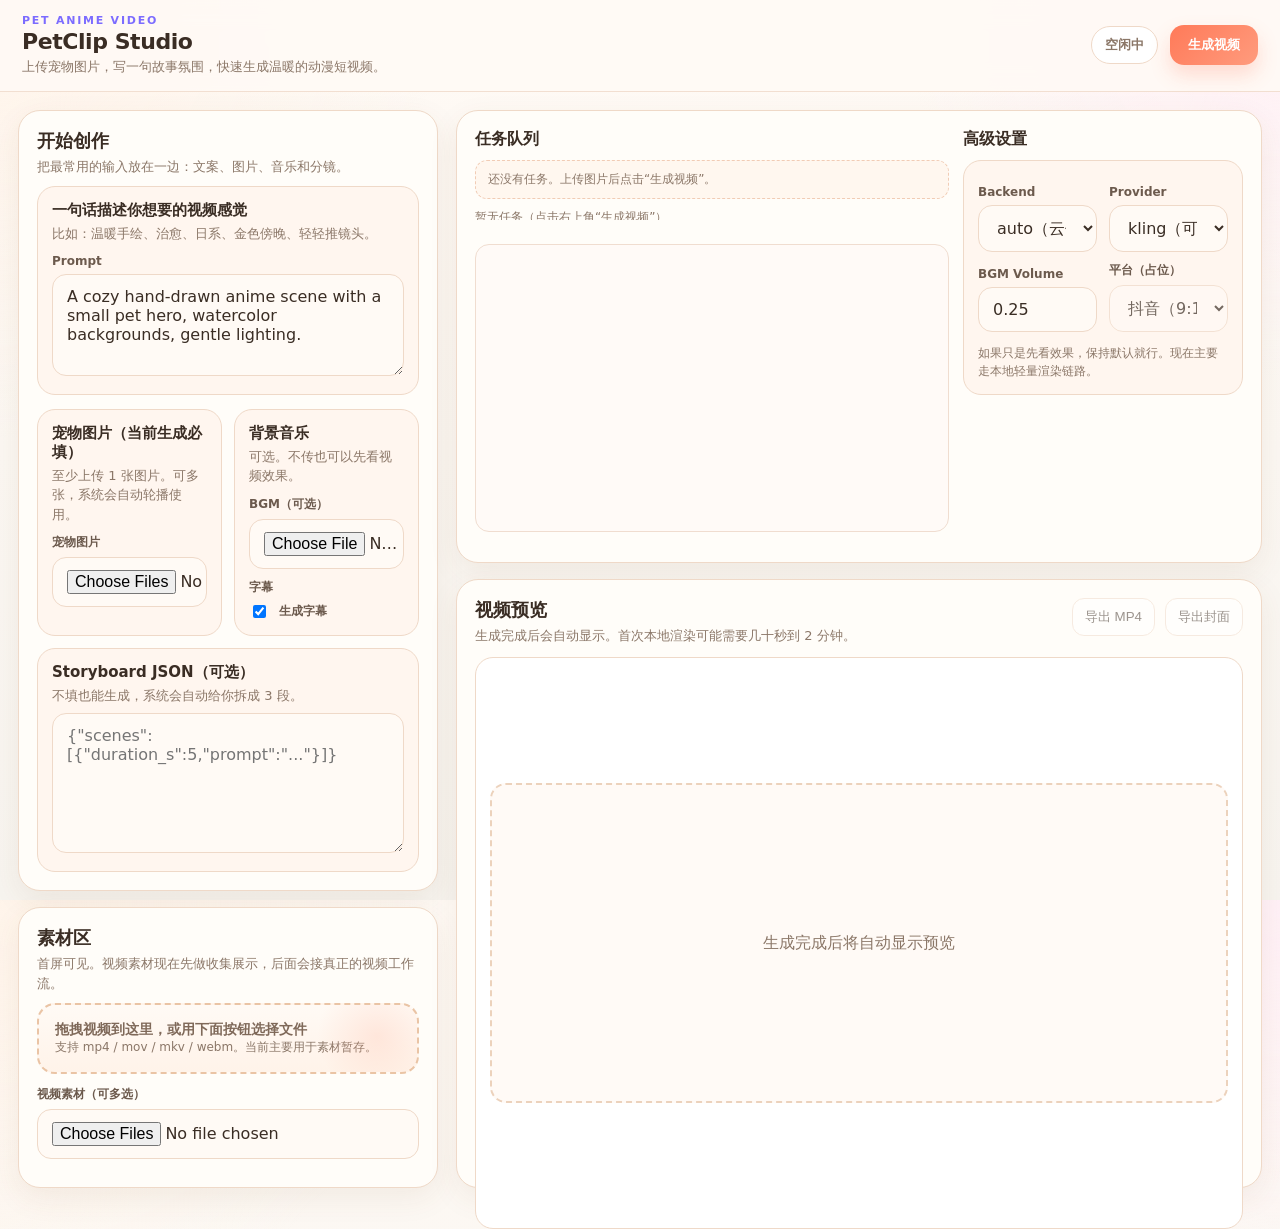
==== templates/index.html @ 0d2f0cd4 "Improve pet video UI and speed up local rendering" ====
<!doctype html>
<html lang="zh-CN">
  <head>
    <meta charset="utf-8" />
    <meta name="viewport" content="width=device-width, initial-scale=1" />
    <title>PetClip Studio</title>
    <link rel="stylesheet" href="/static/styles.css" />
  </head>
  <body>
    <header class="topbar">
      <div class="brand">
        <div class="brand__eyebrow">Pet Anime Video</div>
        <div class="brand__title">PetClip Studio</div>
        <div class="brand__sub muted">上传宠物图片，写一句故事氛围，快速生成温暖的动漫短视频。</div>
      </div>
      <div class="topbar__actions">
        <div class="status-chip" id="global_status">空闲中</div>
        <button id="submit" class="btn-primary">生成视频</button>
      </div>
    </header>

    <main class="workspace workspace--v2">
      <aside class="creator-column">
        <section class="panel hero-panel">
          <div class="panel__head panel__head--tight">
            <div>
              <div class="panel__title">开始创作</div>
              <div class="panel__desc muted">把最常用的输入放在一边：文案、图片、音乐和分镜。</div>
            </div>
          </div>

          <div class="hero-card">
            <div class="hero-card__title">一句话描述你想要的视频感觉</div>
            <div class="hero-card__desc muted">比如：温暖手绘、治愈、日系、金色傍晚、轻轻推镜头。</div>
            <label>Prompt</label>
            <textarea id="prompt" rows="4" placeholder="描述风格/剧情...">A cozy hand-drawn anime scene with a small pet hero, watercolor backgrounds, gentle lighting.</textarea>
          </div>

          <div class="input-grid">
            <div class="input-card input-card--images">
              <div class="input-card__title">宠物图片（当前生成必填）</div>
              <div class="input-card__desc muted">至少上传 1 张图片。可多张，系统会自动轮播使用。</div>
              <label>宠物图片</label>
              <input id="images" type="file" accept="image/*" multiple />
            </div>

            <div class="input-card input-card--music">
              <div class="input-card__title">背景音乐</div>
              <div class="input-card__desc muted">可选。不传也可以先看视频效果。</div>
              <label>BGM（可选）</label>
              <input id="bgm" type="file" accept="audio/*" />
              <label>字幕</label>
              <label class="checkbox checkbox--compact">
                <input id="subtitles" type="checkbox" checked />
                <span>生成字幕</span>
              </label>
            </div>
          </div>

          <div class="input-card">
            <div class="input-card__title">Storyboard JSON（可选）</div>
            <div class="input-card__desc muted">不填也能生成，系统会自动给你拆成 3 段。</div>
            <textarea id="storyboard" rows="6" placeholder='{"scenes":[{"duration_s":5,"prompt":"..."}]}'></textarea>
          </div>
        </section>

        <section class="panel assets-panel">
          <div class="panel__head panel__head--tight">
            <div>
              <div class="panel__title">素材区</div>
              <div class="panel__desc muted">首屏可见。视频素材现在先做收集展示，后面会接真正的视频工作流。</div>
            </div>
          </div>

          <div class="dropzone dropzone--warm" id="dropzone">
            <div class="dropzone__hint">拖拽视频到这里，或用下面按钮选择文件</div>
            <div class="muted" style="font-size:12px;">支持 mp4 / mov / mkv / webm。当前主要用于素材暂存。</div>
          </div>

          <div class="assets-toolbar">
            <div class="assets-toolbar__field">
              <label>视频素材（可多选）</label>
              <input id="videos" type="file" accept="video/*" multiple />
            </div>
          </div>

          <div class="asset-list" id="asset_list"></div>
        </section>
      </aside>

      <section class="main-column">
        <section class="panel control-panel">
          <div class="control-panel__grid">
            <div class="queue-block">
              <div class="queue__head">任务队列</div>
              <div id="job_hint" class="job-hint muted">还没有任务。上传图片后点击“生成视频”。</div>
              <div id="job_list" class="job-list">
                <div class="muted" style="font-size:12px;">暂无任务（点击右上角“生成视频”）</div>
              </div>
              <pre id="log" class="log"></pre>
            </div>

            <div class="advanced-block">
              <div class="queue__head">高级设置</div>
              <div class="advanced-card">
                <div class="grid2">
                  <div>
                    <label>Backend</label>
                    <select id="backend">
                      <option value="auto" selected>auto（云优先→本地兜底）</option>
                      <option value="local">local（本地）</option>
                      <option value="cloud">cloud（云）</option>
                    </select>
                  </div>
                  <div>
                    <label>Provider</label>
                    <select id="provider">
                      <option value="kling" selected>kling（可灵）</option>
                      <option value="gemini">gemini</option>
                      <option value="doubao">doubao（豆包）</option>
                      <option value="openai">openai</option>
                    </select>
                  </div>
                </div>

                <div class="grid2">
                  <div>
                    <label>BGM Volume</label>
                    <input id="bgm_volume" type="number" value="0.25" step="0.05" min="0" max="2" />
                  </div>
                  <div>
                    <label>平台（占位）</label>
                    <select id="platform" disabled>
                      <option selected>抖音（9:16）</option>
                      <option>小红书（9:16）</option>
                      <option>视频号</option>
                      <option>B站</option>
                    </select>
                  </div>
                </div>

                <div class="advanced-note muted">如果只是先看效果，保持默认就行。现在主要走本地轻量渲染链路。</div>
              </div>
            </div>
          </div>
        </section>

        <section class="panel preview-panel">
          <div class="panel__head">
            <div>
              <div class="panel__title">视频预览</div>
              <div class="panel__desc muted">生成完成后会自动显示。首次本地渲染可能需要几十秒到 2 分钟。</div>
            </div>
            <div class="output-actions">
              <button class="btn" disabled>导出 MP4</button>
              <button class="btn" disabled>导出封面</button>
            </div>
          </div>

          <div class="preview preview--large">
            <video id="video" controls style="width: 100%; display: none;"></video>
            <div id="preview_placeholder" class="preview__placeholder muted">生成完成后将自动显示预览</div>
          </div>
        </section>
      </section>
    </main>

    <script src="/static/app.js"></script>
    <script>
      const vid = document.getElementById('video');
      const ph = document.getElementById('preview_placeholder');
      const obs = new MutationObserver(() => {
        if (vid.style.display !== 'none') ph.style.display = 'none';
      });
      obs.observe(vid, { attributes: true, attributeFilter: ['style'] });
    </script>
  </body>
</html>
---- static/styles.css ----
/* PetClip Studio - A1 warm pet theme v2 */
:root{
  --bg: #f7f4ef;
  --bg-soft: #fffaf5;
  --panel: #fffdf9;
  --panel-2: #fff6ef;
  --border: #efd9c8;
  --text: #3a2d24;
  --muted: #8b7768;
  --primary: #ff7a59;
  --primary-2: #ff9b7d;
  --accent: #7c6cff;
  --success: #2fa36b;
  --shadow: 0 10px 30px rgba(117, 76, 36, 0.08);
}
*{ box-sizing: border-box; }
html,body{ height:100%; }
body{
  font-family: Inter, ui-sans-serif, system-ui, -apple-system, Segoe UI, Roboto, Arial;
  margin:0;
  color:var(--text);
  background:
    radial-gradient(circle at top left, #fff4ea 0, transparent 28%),
    radial-gradient(circle at top right, #fff0f6 0, transparent 24%),
    linear-gradient(180deg, #fffaf5 0%, #f7f4ef 100%);
}
.muted{ color: var(--muted); }

.topbar{
  display:flex; align-items:center; justify-content:space-between; gap:16px;
  padding: 14px 22px;
  background: rgba(255,250,245,.88);
  backdrop-filter: blur(12px);
  border-bottom: 1px solid rgba(239,217,200,.8);
  position: sticky; top: 0; z-index: 20;
}
.brand__eyebrow{ font-size:11px; font-weight:700; text-transform:uppercase; letter-spacing:.16em; color: var(--accent); }
.brand__title{ font-size: 22px; font-weight: 800; letter-spacing:-0.02em; margin-top:2px; }
.brand__sub{ font-size: 13px; margin-top: 4px; max-width: 640px; line-height: 1.45; }
.topbar__actions{ display:flex; align-items:center; gap:12px; }
.status-chip{ padding: 9px 13px; border-radius: 999px; background:#fff; border:1px solid var(--border); color:var(--muted); font-size:13px; font-weight:600; }

.btn-primary{
  background: linear-gradient(135deg, var(--primary), var(--primary-2));
  border: none; color: #fff; padding: 11px 18px; border-radius: 14px; cursor: pointer; font-weight: 800;
  box-shadow: 0 10px 20px rgba(255,122,89,.24);
}
.btn-primary:hover{ transform: translateY(-1px); }
.btn{ background: #fff; color: var(--text); border: 1px solid var(--border); padding: 9px 12px; border-radius: 12px; }
.btn:disabled{ opacity:.5; cursor:not-allowed; }

.workspace--v2{
  display:grid;
  grid-template-columns: minmax(360px, 420px) minmax(0, 1fr);
  gap: 18px;
  padding: 18px;
  min-height: calc(100vh - 82px);
}
.creator-column, .main-column{ min-width:0; }
.creator-column{ display:flex; flex-direction:column; gap:16px; }
.main-column{ display:grid; grid-template-rows: minmax(260px, 42%) minmax(360px, 1fr); gap:16px; }

.panel{
  background: var(--panel);
  border: 1px solid var(--border);
  border-radius: 22px;
  padding: 18px;
  box-shadow: var(--shadow);
}
.panel__head{ display:flex; align-items:flex-start; justify-content:space-between; gap: 12px; margin-bottom: 12px; }
.panel__head--tight{ margin-bottom: 10px; }
.panel__title{ font-size: 18px; font-weight: 800; }
.panel__desc{ font-size: 13px; margin-top: 4px; line-height: 1.5; }

.hero-panel, .assets-panel, .control-panel, .preview-panel{ min-height:0; }
.hero-card, .input-card, .advanced-card{
  background: var(--panel-2);
  border:1px solid var(--border);
  border-radius: 18px;
  padding: 14px;
}
.hero-card{ margin-bottom: 14px; }
.hero-card__title, .input-card__title{ font-size:15px; font-weight:800; }
.hero-card__desc, .input-card__desc{ font-size:13px; margin-top:4px; margin-bottom:8px; line-height:1.5; }
.input-grid{ display:grid; grid-template-columns: 1fr 1fr; gap:12px; margin-bottom: 12px; }

label{ display:block; margin: 10px 0 6px; color: #6c5a4d; font-size: 12px; font-weight: 700; }
textarea, input, select{
  width: 100%; background: var(--bg-soft); border: 1px solid var(--border); color: var(--text);
  border-radius: 14px; padding: 12px 14px; font: inherit;
}
textarea{ resize: vertical; }
textarea:focus, input:focus, select:focus{ outline: 2px solid rgba(124,108,255,.18); border-color: var(--accent); }
.grid2{ display:grid; grid-template-columns: 1fr 1fr; gap: 12px; align-items:end; }
.checkbox{ display:flex; gap: 10px; align-items:center; margin-top: 10px; }
.checkbox input{ width:auto; }
.checkbox--compact{ margin: 0; }

.dropzone{
  border: 2px dashed #eac4a5;
  background: linear-gradient(180deg, #fffaf5, #fff3e9);
  border-radius: 18px; padding: 16px; margin-bottom: 12px;
}
.dropzone.dragover{ outline: 3px solid rgba(255,122,89,.2); border-color: var(--primary); }
.dropzone__hint{ font-size: 14px; color: #7f6959; font-weight: 600; }
.dropzone--warm{ position: relative; overflow:hidden; }
.dropzone--warm::after{
  content:''; position:absolute; inset:auto -20px -24px auto; width:120px; height:120px;
  background: radial-gradient(circle, rgba(255,155,125,.18), transparent 70%);
}
.assets-toolbar{ margin-bottom: 10px; }
.assets-toolbar__field{ max-width: 100%; }
.asset-list{ display:flex; flex-direction:column; gap:10px; margin-top: 10px; max-height: 220px; overflow:auto; }
.asset-item{ display:flex; gap:12px; align-items:flex-start; justify-content:space-between; padding:12px; border-radius:16px; border:1px solid var(--border); background: #fff; }
.asset-item__meta{ min-width:0; }
.asset-item__name{ font-size: 13px; font-weight: 700; overflow:hidden; text-overflow:ellipsis; white-space:nowrap; max-width: 220px; }
.asset-item__sub{ font-size: 12px; color: var(--muted); margin-top: 4px; }
.asset-item__actions{ display:flex; gap:8px; }
.asset-pill{ font-size: 11px; border: 1px solid #f0c8b3; border-radius: 999px; padding: 2px 8px; color: #b45c3f; background:#fff4ee; }

.control-panel__grid{ display:grid; grid-template-columns: minmax(300px, 1fr) minmax(240px, 280px); gap: 14px; height: 100%; }
.queue-block, .advanced-block{ min-height:0; display:flex; flex-direction:column; }
.queue__head, .preview__head{ font-size: 16px; font-weight: 800; margin-bottom: 10px; }
.job-hint{ margin-bottom: 10px; padding: 10px 12px; background:#fff7ef; border:1px dashed #f1ccb5; border-radius: 12px; font-size: 12px; }
.job-list{ display:flex; flex-direction:column; gap: 8px; margin-bottom: 12px; max-height: 185px; overflow:auto; }
.job-item{ border: 1px solid #f0ddd0; background: #fffaf6; border-radius: 14px; padding: 12px; cursor: pointer; }
.job-item:hover{ border-color: #ebb593; }
.job-item--active{ border-color: var(--primary); box-shadow: 0 0 0 2px rgba(255,122,89,.12) inset; background:#fff4ec; }
.job-item__top{ display:flex; justify-content:space-between; gap: 10px; align-items:center; }
.job-item__id{ font-family: ui-monospace, SFMono-Regular, Menlo, Monaco, Consolas, monospace; font-size: 11px; color: #957f70; }
.job-item__status{ font-size: 11px; padding: 3px 9px; border: 1px solid var(--border); border-radius: 999px; font-weight: 700; }
.job-item__status--queued{ color:#8b7768; background:#fff; }
.job-item__status--running{ border-color:#c7bafc; color:#5d4be0; background:#f5f2ff; }
.job-item__status--done{ border-color:#bde7cf; color:#12794a; background:#effbf4; }
.job-item__status--error{ border-color:#f4b7b7; color:#c33c3c; background:#fff1f1; }
.job-item__prompt{ margin-top: 8px; font-size: 12px; color: #6f5d50; line-height: 1.5; white-space: nowrap; overflow:hidden; text-overflow: ellipsis; }
.log{ background: #fffaf7; border: 1px solid #f0ddd0; border-radius: 14px; padding: 12px; height: 100%; min-height: 120px; overflow:auto; font-size: 12px; color: #6b584b; }
.advanced-note{ margin-top: 12px; font-size: 12px; line-height: 1.5; }

.output-actions{ display:flex; gap: 10px; flex-wrap: wrap; }
.preview{ background: #fff; border: 1px solid var(--border); border-radius: 18px; padding: 14px; min-height: 0; height: 100%; }
.preview--large{ display:flex; align-items:center; justify-content:center; }
.preview video{ border-radius: 16px; box-shadow: var(--shadow); background:#000; max-height: 100%; }
.preview__placeholder{
  width:100%; min-height: 320px; padding: 18px; border: 2px dashed #ecd2bc; border-radius: 16px; background:#fffaf6;
  display:flex; align-items:center; justify-content:center; text-align:center; line-height:1.6;
}

@media (max-width: 1200px){
  .workspace--v2{ grid-template-columns: 1fr; }
  .main-column{ grid-template-rows: auto auto; }
}
@media (max-width: 860px){
  .input-grid, .control-panel__grid, .grid2{ grid-template-columns: 1fr; }
  .topbar{ flex-direction: column; align-items:flex-start; }
}
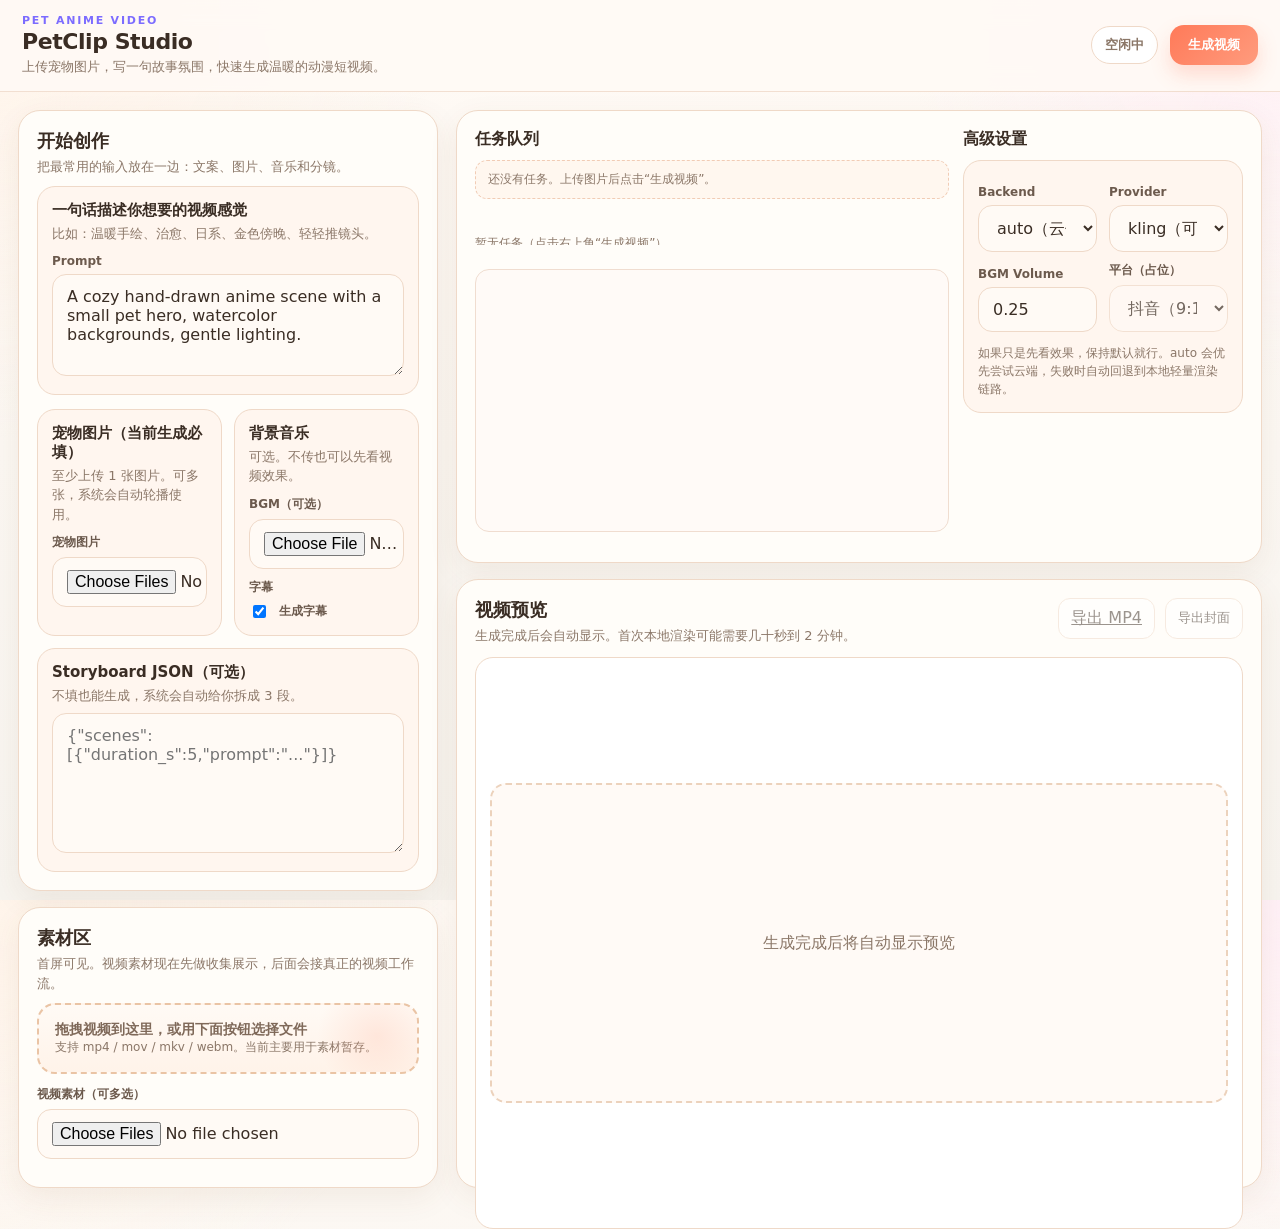
==== commit 9f1e5676: "fix job creation metadata and queue UI wiring" ====
--- a/templates/index.html
+++ b/templates/index.html
@@ -94,6 +94,7 @@
             <div class="queue-block">
               <div class="queue__head">任务队列</div>
               <div id="job_hint" class="job-hint muted">还没有任务。上传图片后点击“生成视频”。</div>
+              <div id="job_meta" class="job-meta muted"></div>
               <div id="job_list" class="job-list">
                 <div class="muted" style="font-size:12px;">暂无任务（点击右上角“生成视频”）</div>
               </div>
@@ -139,7 +140,7 @@
                   </div>
                 </div>
 
-                <div class="advanced-note muted">如果只是先看效果，保持默认就行。现在主要走本地轻量渲染链路。</div>
+                <div class="advanced-note muted" id="advanced_note">如果只是先看效果，保持默认就行。auto 会优先尝试云端，失败时自动回退到本地轻量渲染链路。</div>
               </div>
             </div>
           </div>
@@ -152,7 +153,7 @@
               <div class="panel__desc muted">生成完成后会自动显示。首次本地渲染可能需要几十秒到 2 分钟。</div>
             </div>
             <div class="output-actions">
-              <button class="btn" disabled>导出 MP4</button>
+              <a id="download_mp4" class="btn is-disabled" href="#" aria-disabled="true">导出 MP4</a>
               <button class="btn" disabled>导出封面</button>
             </div>
           </div>
--- a/static/styles.css
+++ b/static/styles.css
@@ -47,7 +47,7 @@
 }
 .btn-primary:hover{ transform: translateY(-1px); }
 .btn{ background: #fff; color: var(--text); border: 1px solid var(--border); padding: 9px 12px; border-radius: 12px; }
-.btn:disabled{ opacity:.5; cursor:not-allowed; }
+.btn:disabled, .btn.is-disabled, .btn[aria-disabled="true"]{ opacity:.5; cursor:not-allowed; pointer-events:none; }
 
 .workspace--v2{
   display:grid;
@@ -122,6 +122,7 @@
 .queue-block, .advanced-block{ min-height:0; display:flex; flex-direction:column; }
 .queue__head, .preview__head{ font-size: 16px; font-weight: 800; margin-bottom: 10px; }
 .job-hint{ margin-bottom: 10px; padding: 10px 12px; background:#fff7ef; border:1px dashed #f1ccb5; border-radius: 12px; font-size: 12px; }
+.job-meta{ min-height: 18px; margin: -2px 0 10px; font-size: 12px; line-height: 1.5; }
 .job-list{ display:flex; flex-direction:column; gap: 8px; margin-bottom: 12px; max-height: 185px; overflow:auto; }
 .job-item{ border: 1px solid #f0ddd0; background: #fffaf6; border-radius: 14px; padding: 12px; cursor: pointer; }
 .job-item:hover{ border-color: #ebb593; }
@@ -133,6 +134,7 @@
 .job-item__status--running{ border-color:#c7bafc; color:#5d4be0; background:#f5f2ff; }
 .job-item__status--done{ border-color:#bde7cf; color:#12794a; background:#effbf4; }
 .job-item__status--error{ border-color:#f4b7b7; color:#c33c3c; background:#fff1f1; }
+.job-item__stage{ margin-top: 8px; font-size: 11px; color: var(--accent); font-weight: 700; }
 .job-item__prompt{ margin-top: 8px; font-size: 12px; color: #6f5d50; line-height: 1.5; white-space: nowrap; overflow:hidden; text-overflow: ellipsis; }
 .log{ background: #fffaf7; border: 1px solid #f0ddd0; border-radius: 14px; padding: 12px; height: 100%; min-height: 120px; overflow:auto; font-size: 12px; color: #6b584b; }
 .advanced-note{ margin-top: 12px; font-size: 12px; line-height: 1.5; }
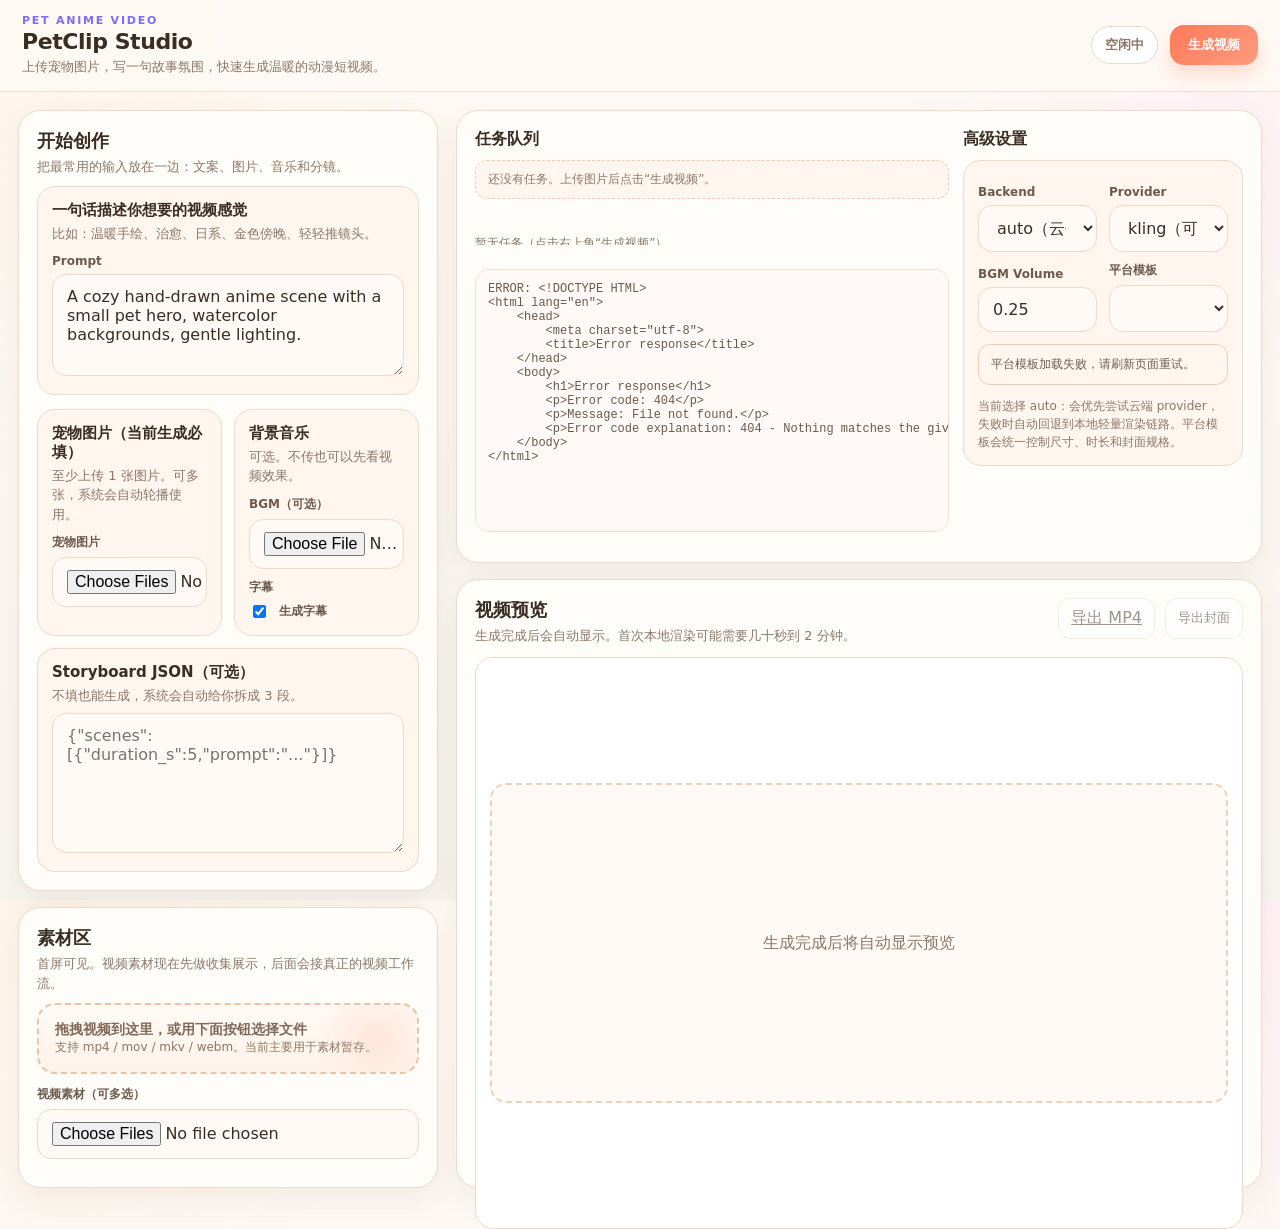
==== commit fc5ec64f: "Add platform templates for vertical short presets" ====
--- a/templates/index.html
+++ b/templates/index.html
@@ -130,14 +130,13 @@
                     <input id="bgm_volume" type="number" value="0.25" step="0.05" min="0" max="2" />
                   </div>
                   <div>
-                    <label>平台（占位）</label>
-                    <select id="platform" disabled>
-                      <option selected>抖音（9:16）</option>
-                      <option>小红书（9:16）</option>
-                      <option>视频号</option>
-                      <option>B站</option>
-                    </select>
+                    <label>平台模板</label>
+                    <select id="template_id"></select>
                   </div>
+                </div>
+
+                <div class="template-summary" id="template_summary">
+                  正在加载平台模板...
                 </div>
 
                 <div class="advanced-note muted" id="advanced_note">如果只是先看效果，保持默认就行。auto 会优先尝试云端，失败时自动回退到本地轻量渲染链路。</div>
--- a/static/styles.css
+++ b/static/styles.css
@@ -137,6 +137,7 @@
 .job-item__stage{ margin-top: 8px; font-size: 11px; color: var(--accent); font-weight: 700; }
 .job-item__prompt{ margin-top: 8px; font-size: 12px; color: #6f5d50; line-height: 1.5; white-space: nowrap; overflow:hidden; text-overflow: ellipsis; }
 .log{ background: #fffaf7; border: 1px solid #f0ddd0; border-radius: 14px; padding: 12px; height: 100%; min-height: 120px; overflow:auto; font-size: 12px; color: #6b584b; }
+.template-summary{ margin-top: 12px; padding: 10px 12px; border-radius: 12px; background:#fff7ef; border:1px solid #f1ccb5; font-size: 12px; line-height: 1.6; color:#6f5d50; }
 .advanced-note{ margin-top: 12px; font-size: 12px; line-height: 1.5; }
 
 .output-actions{ display:flex; gap: 10px; flex-wrap: wrap; }
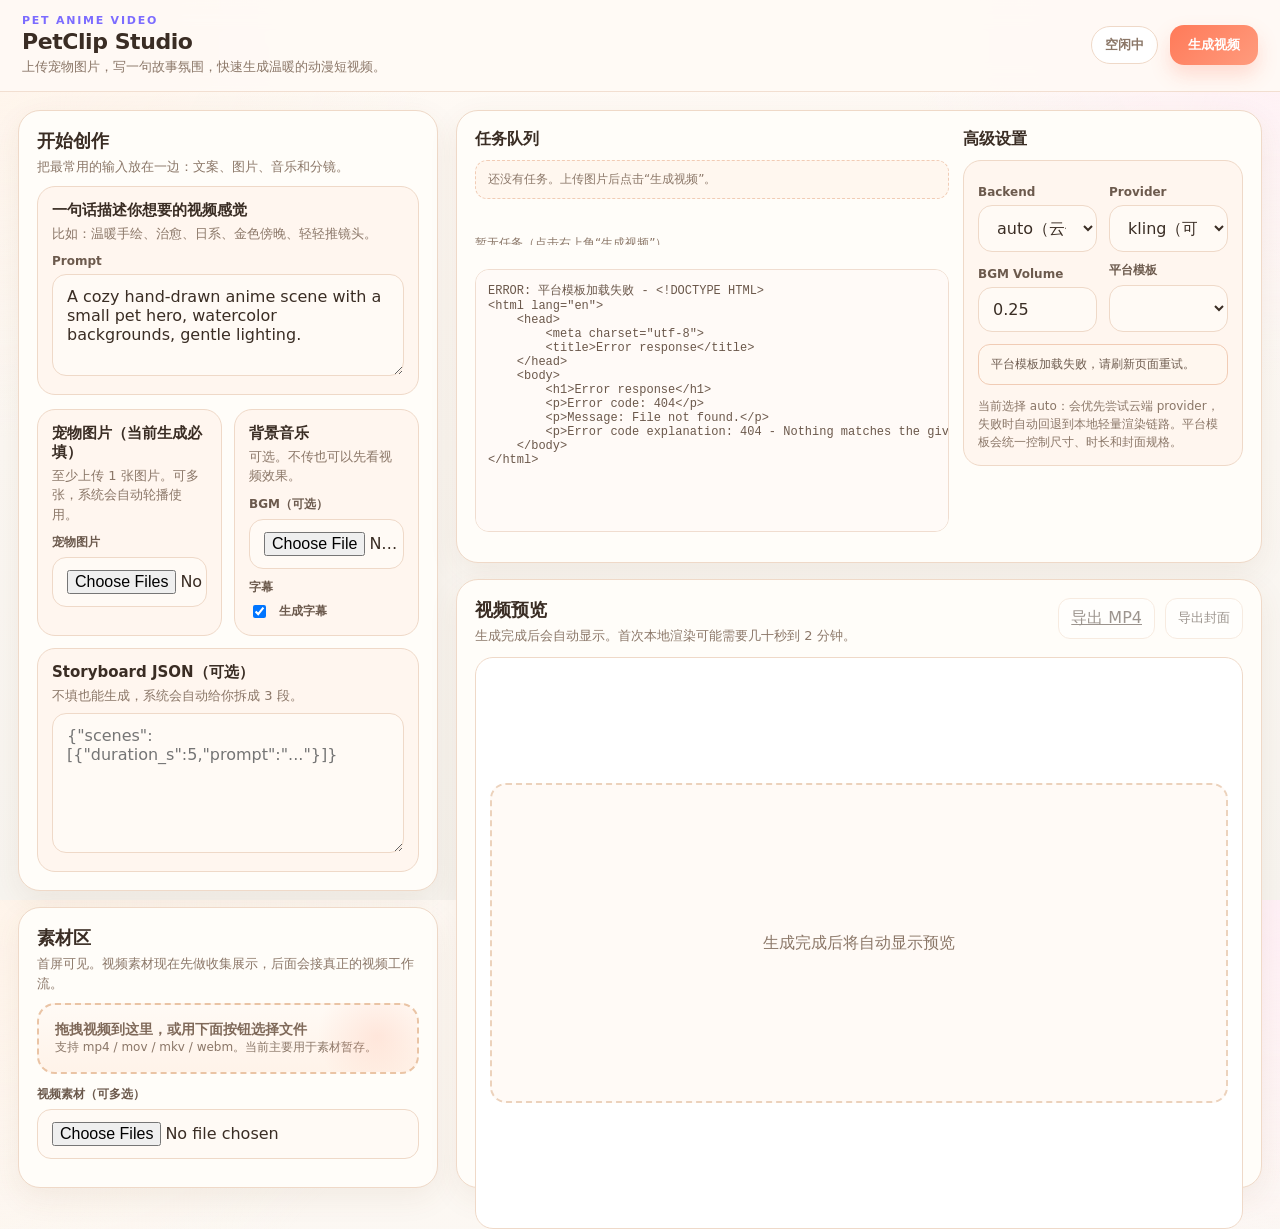
==== commit 33e07f07: "feat: Fix broken UI code + implement loading states with progress indicators CRITICAL FIX: Removed d" ====
--- a/templates/index.html
+++ b/templates/index.html
@@ -157,7 +157,13 @@
             </div>
           </div>
 
-          <div class="preview preview--large">
+          <div class="preview preview--large" style="position: relative;">
+            <div id="loading_overlay" style="display: none;">
+              <div id="loading_content">
+                <div class="loading-spinner"></div>
+                <div id="loading_text" class="muted">处理中...</div>
+              </div>
+            </div>
             <video id="video" controls style="width: 100%; display: none;"></video>
             <div id="preview_placeholder" class="preview__placeholder muted">生成完成后将自动显示预览</div>
           </div>
--- a/static/styles.css
+++ b/static/styles.css
@@ -157,3 +157,56 @@
   .input-grid, .control-panel__grid, .grid2{ grid-template-columns: 1fr; }
   .topbar{ flex-direction: column; align-items:flex-start; }
 }
+
+/* --- Loading Overlay & Progress Indicators --- */
+#loading_overlay {
+  position: fixed;
+  inset: 0;
+  background: rgba(255, 249, 243, 0.9);
+  backdrop-filter: blur(8px);
+  display: none;
+  align-items: center;
+  justify-content: center;
+  z-index: 9999;
+}
+
+#loading_content {
+  text-align: center;
+}
+
+.loading-spinner {
+  width: 60px;
+  height: 60px;
+  border: 4px solid #f0ddd0;
+  border-top-color: var(--accent);
+  border-radius: 50%;
+  margin: 0 auto 20px;
+  animation: spin 1s linear infinite;
+}
+
+@keyframes spin {
+  to { transform: rotate(360deg); }
+}
+
+#loading_text {
+  font-size: 16px;
+  color: #6f5d50;
+  font-weight: 500;
+}
+
+button:disabled {
+  opacity: 0.6;
+  cursor: not-allowed;
+}
+
+.submit-progress-bar {
+  height: 3px;
+  background: linear-gradient(90deg, var(--accent), #ffaa77);
+  position: fixed;
+  bottom: 0;
+  left: 0;
+  right: 0;
+  transition: width 0.3s ease;
+  width: 0%;
+  z-index: 10000;
+}
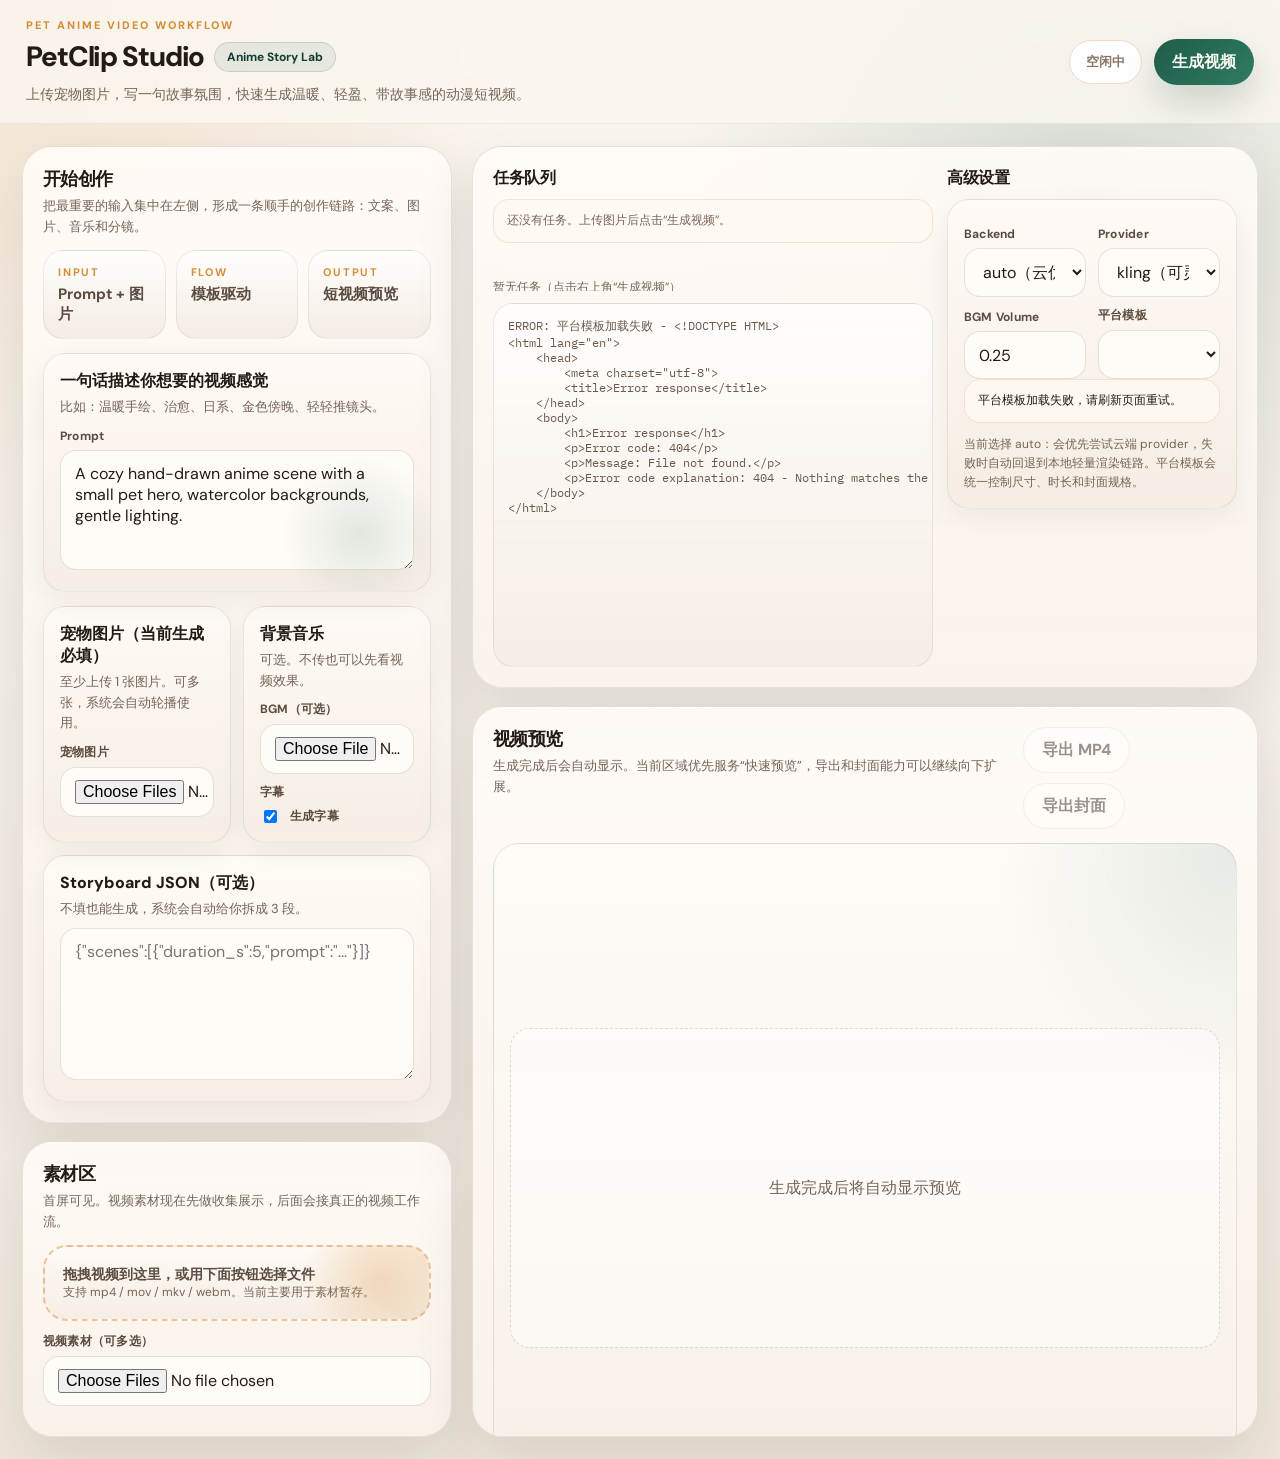
==== commit 51b19b92: "feature:ui update" ====
--- a/templates/index.html
+++ b/templates/index.html
@@ -4,14 +4,20 @@
     <meta charset="utf-8" />
     <meta name="viewport" content="width=device-width, initial-scale=1" />
     <title>PetClip Studio</title>
+    <link rel="preconnect" href="https://fonts.googleapis.com" />
+    <link rel="preconnect" href="https://fonts.gstatic.com" crossorigin />
+    <link href="https://fonts.googleapis.com/css2?family=DM+Sans:wght@400;500;700;800&family=IBM+Plex+Mono:wght@400;500&display=swap" rel="stylesheet" />
     <link rel="stylesheet" href="/static/styles.css" />
   </head>
   <body>
     <header class="topbar">
       <div class="brand">
-        <div class="brand__eyebrow">Pet Anime Video</div>
-        <div class="brand__title">PetClip Studio</div>
-        <div class="brand__sub muted">上传宠物图片，写一句故事氛围，快速生成温暖的动漫短视频。</div>
+        <div class="brand__eyebrow">Pet Anime Video Workflow</div>
+        <div class="brand__title-row">
+          <div class="brand__title">PetClip Studio</div>
+          <span class="brand__badge">Anime Story Lab</span>
+        </div>
+        <div class="brand__sub muted">上传宠物图片，写一句故事氛围，快速生成温暖、轻盈、带故事感的动漫短视频。</div>
       </div>
       <div class="topbar__actions">
         <div class="status-chip" id="global_status">空闲中</div>
@@ -25,7 +31,22 @@
           <div class="panel__head panel__head--tight">
             <div>
               <div class="panel__title">开始创作</div>
-              <div class="panel__desc muted">把最常用的输入放在一边：文案、图片、音乐和分镜。</div>
+              <div class="panel__desc muted">把最重要的输入集中在左侧，形成一条顺手的创作链路：文案、图片、音乐和分镜。</div>
+            </div>
+          </div>
+
+          <div class="hero-strip" aria-hidden="true">
+            <div class="hero-strip__item">
+              <span class="hero-strip__kicker">Input</span>
+              <span class="hero-strip__value">Prompt + 图片</span>
+            </div>
+            <div class="hero-strip__item">
+              <span class="hero-strip__kicker">Flow</span>
+              <span class="hero-strip__value">模板驱动</span>
+            </div>
+            <div class="hero-strip__item">
+              <span class="hero-strip__kicker">Output</span>
+              <span class="hero-strip__value">短视频预览</span>
             </div>
           </div>
 
@@ -149,7 +170,7 @@
           <div class="panel__head">
             <div>
               <div class="panel__title">视频预览</div>
-              <div class="panel__desc muted">生成完成后会自动显示。首次本地渲染可能需要几十秒到 2 分钟。</div>
+              <div class="panel__desc muted">生成完成后会自动显示。当前区域优先服务“快速预览”，导出和封面能力可以继续向下扩展。</div>
             </div>
             <div class="output-actions">
               <a id="download_mp4" class="btn is-disabled" href="#" aria-disabled="true">导出 MP4</a>
@@ -162,6 +183,10 @@
               <div id="loading_content">
                 <div class="loading-spinner"></div>
                 <div id="loading_text" class="muted">处理中...</div>
+                <div id="loading_progress_bar" class="progress-container" style="display:none; margin: 12px 0 6px; width: 240px;">
+                  <div id="loading_progress_fill" class="progress-bar"></div>
+                </div>
+                <div id="loading_eta" class="muted" style="font-size:0.75rem; margin-top: 4px;"></div>
               </div>
             </div>
             <video id="video" controls style="width: 100%; display: none;"></video>
@@ -172,6 +197,7 @@
     </main>
 
     <script src="/static/app.js"></script>
+    <script src="/static/ui-improvements.js"></script>
     <script>
       const vid = document.getElementById('video');
       const ph = document.getElementById('preview_placeholder');
--- a/static/styles.css
+++ b/static/styles.css
@@ -1,197 +1,763 @@
-/* PetClip Studio - A1 warm pet theme v2 */
-:root{
-  --bg: #f7f4ef;
-  --bg-soft: #fffaf5;
-  --panel: #fffdf9;
-  --panel-2: #fff6ef;
-  --border: #efd9c8;
-  --text: #3a2d24;
-  --muted: #8b7768;
-  --primary: #ff7a59;
-  --primary-2: #ff9b7d;
-  --accent: #7c6cff;
-  --success: #2fa36b;
-  --shadow: 0 10px 30px rgba(117, 76, 36, 0.08);
-}
-*{ box-sizing: border-box; }
-html,body{ height:100%; }
-body{
-  font-family: Inter, ui-sans-serif, system-ui, -apple-system, Segoe UI, Roboto, Arial;
-  margin:0;
-  color:var(--text);
+/* PetClip Studio - editorial product workspace */
+:root {
+  --bg: #f4efe7;
+  --bg-deep: #e9e0d3;
+  --surface: rgba(255, 250, 245, 0.9);
+  --surface-strong: #fffaf4;
+  --surface-soft: #f8f1e8;
+  --line: rgba(82, 61, 40, 0.14);
+  --line-strong: rgba(82, 61, 40, 0.22);
+  --text: #241a14;
+  --muted: #756457;
+  --muted-strong: #5b4b40;
+  --primary: #1f5c4a;
+  --primary-strong: #123d31;
+  --primary-soft: #dcece4;
+  --accent: #d58d37;
+  --accent-soft: #f7e6cb;
+  --success: #22785d;
+  --error: #a14a45;
+  --radius-sm: 14px;
+  --radius-md: 22px;
+  --radius-lg: 30px;
+  --shadow-sm: 0 10px 28px rgba(39, 24, 10, 0.06);
+  --shadow-md: 0 24px 60px rgba(39, 24, 10, 0.11);
+  --shadow-focus: 0 0 0 4px rgba(31, 92, 74, 0.14);
+}
+
+* {
+  box-sizing: border-box;
+}
+
+html,
+body {
+  min-height: 100%;
+}
+
+body {
+  margin: 0;
+  color: var(--text);
+  font-family: "DM Sans", ui-sans-serif, system-ui, -apple-system, BlinkMacSystemFont, "Segoe UI", sans-serif;
   background:
-    radial-gradient(circle at top left, #fff4ea 0, transparent 28%),
-    radial-gradient(circle at top right, #fff0f6 0, transparent 24%),
-    linear-gradient(180deg, #fffaf5 0%, #f7f4ef 100%);
-}
-.muted{ color: var(--muted); }
-
-.topbar{
-  display:flex; align-items:center; justify-content:space-between; gap:16px;
-  padding: 14px 22px;
-  background: rgba(255,250,245,.88);
-  backdrop-filter: blur(12px);
-  border-bottom: 1px solid rgba(239,217,200,.8);
-  position: sticky; top: 0; z-index: 20;
-}
-.brand__eyebrow{ font-size:11px; font-weight:700; text-transform:uppercase; letter-spacing:.16em; color: var(--accent); }
-.brand__title{ font-size: 22px; font-weight: 800; letter-spacing:-0.02em; margin-top:2px; }
-.brand__sub{ font-size: 13px; margin-top: 4px; max-width: 640px; line-height: 1.45; }
-.topbar__actions{ display:flex; align-items:center; gap:12px; }
-.status-chip{ padding: 9px 13px; border-radius: 999px; background:#fff; border:1px solid var(--border); color:var(--muted); font-size:13px; font-weight:600; }
-
-.btn-primary{
-  background: linear-gradient(135deg, var(--primary), var(--primary-2));
-  border: none; color: #fff; padding: 11px 18px; border-radius: 14px; cursor: pointer; font-weight: 800;
-  box-shadow: 0 10px 20px rgba(255,122,89,.24);
-}
-.btn-primary:hover{ transform: translateY(-1px); }
-.btn{ background: #fff; color: var(--text); border: 1px solid var(--border); padding: 9px 12px; border-radius: 12px; }
-.btn:disabled, .btn.is-disabled, .btn[aria-disabled="true"]{ opacity:.5; cursor:not-allowed; pointer-events:none; }
-
-.workspace--v2{
-  display:grid;
-  grid-template-columns: minmax(360px, 420px) minmax(0, 1fr);
+    radial-gradient(circle at top left, rgba(213, 141, 55, 0.18), transparent 28%),
+    radial-gradient(circle at 85% 12%, rgba(31, 92, 74, 0.15), transparent 24%),
+    linear-gradient(180deg, #fbf7f1 0%, var(--bg) 52%, #efe7dc 100%);
+}
+
+body::before {
+  content: "";
+  position: fixed;
+  inset: 0;
+  pointer-events: none;
+  background-image:
+    linear-gradient(rgba(255, 255, 255, 0.22) 1px, transparent 1px),
+    linear-gradient(90deg, rgba(255, 255, 255, 0.16) 1px, transparent 1px);
+  background-size: 48px 48px;
+  mask-image: linear-gradient(180deg, rgba(0, 0, 0, 0.22), transparent 70%);
+}
+
+.muted {
+  color: var(--muted);
+}
+
+.topbar {
+  position: sticky;
+  top: 0;
+  z-index: 30;
+  display: flex;
+  align-items: center;
+  justify-content: space-between;
+  gap: 20px;
+  padding: 18px 26px;
+  background: rgba(251, 246, 239, 0.84);
+  border-bottom: 1px solid rgba(82, 61, 40, 0.08);
+  backdrop-filter: blur(18px);
+}
+
+.brand {
+  min-width: 0;
+}
+
+.brand__eyebrow {
+  font-size: 11px;
+  font-weight: 800;
+  letter-spacing: 0.18em;
+  text-transform: uppercase;
+  color: var(--accent);
+}
+
+.brand__title-row {
+  display: flex;
+  align-items: center;
+  gap: 10px;
+  flex-wrap: wrap;
+  margin-top: 6px;
+}
+
+.brand__title {
+  font-size: 28px;
+  font-weight: 800;
+  letter-spacing: -0.04em;
+}
+
+.brand__badge {
+  display: inline-flex;
+  align-items: center;
+  min-height: 30px;
+  padding: 0 12px;
+  border-radius: 999px;
+  background: rgba(31, 92, 74, 0.09);
+  border: 1px solid rgba(31, 92, 74, 0.16);
+  color: var(--primary-strong);
+  font-size: 12px;
+  font-weight: 700;
+}
+
+.brand__sub {
+  margin-top: 8px;
+  max-width: 720px;
+  font-size: 14px;
+  line-height: 1.6;
+}
+
+.topbar__actions {
+  display: flex;
+  align-items: center;
+  gap: 12px;
+}
+
+.status-chip {
+  display: inline-flex;
+  align-items: center;
+  min-height: 44px;
+  padding: 0 16px;
+  border-radius: 999px;
+  background: rgba(255, 255, 255, 0.76);
+  border: 1px solid var(--line);
+  color: var(--muted-strong);
+  font-size: 13px;
+  font-weight: 700;
+  box-shadow: inset 0 1px 0 rgba(255, 255, 255, 0.6);
+}
+
+.btn-primary,
+.btn {
+  min-height: 46px;
+  border-radius: 999px;
+  padding: 0 18px;
+  font: inherit;
+  font-weight: 700;
+  transition: transform 180ms ease, box-shadow 180ms ease, border-color 180ms ease, background 180ms ease;
+}
+
+.btn-primary {
+  border: none;
+  color: #f9f7f1;
+  background: linear-gradient(135deg, var(--primary) 0%, #2f7b63 100%);
+  box-shadow: 0 16px 36px rgba(31, 92, 74, 0.22);
+  cursor: pointer;
+}
+
+.btn-primary:hover {
+  transform: translateY(-2px);
+  box-shadow: 0 22px 44px rgba(31, 92, 74, 0.26);
+}
+
+.btn-primary:active {
+  transform: scale(0.98);
+}
+
+.btn {
+  display: inline-flex;
+  align-items: center;
+  justify-content: center;
+  background: rgba(255, 255, 255, 0.72);
+  color: var(--text);
+  border: 1px solid var(--line);
+  text-decoration: none;
+}
+
+.btn:hover {
+  transform: translateY(-1px);
+  border-color: var(--line-strong);
+}
+
+.btn:disabled,
+.btn.is-disabled,
+.btn[aria-disabled="true"] {
+  opacity: 0.46;
+  cursor: not-allowed;
+  pointer-events: none;
+}
+
+.workspace--v2 {
+  display: grid;
+  grid-template-columns: minmax(380px, 430px) minmax(0, 1fr);
+  gap: 20px;
+  padding: 22px;
+  min-height: calc(100vh - 92px);
+}
+
+.creator-column,
+.main-column {
+  min-width: 0;
+}
+
+.creator-column {
+  display: flex;
+  flex-direction: column;
   gap: 18px;
+}
+
+.main-column {
+  display: grid;
+  grid-template-rows: minmax(270px, 42%) minmax(360px, 1fr);
+  gap: 18px;
+}
+
+.panel {
+  position: relative;
+  overflow: hidden;
+  background: linear-gradient(180deg, rgba(255, 251, 247, 0.92), rgba(250, 243, 235, 0.9));
+  border: 1px solid rgba(82, 61, 40, 0.12);
+  border-radius: var(--radius-lg);
+  padding: 20px;
+  box-shadow: var(--shadow-md);
+  animation: panel-in 420ms ease-out both;
+}
+
+.panel::before {
+  content: "";
+  position: absolute;
+  inset: 0 0 auto;
+  height: 1px;
+  background: linear-gradient(90deg, rgba(255, 255, 255, 0), rgba(255, 255, 255, 0.8), rgba(255, 255, 255, 0));
+}
+
+@keyframes panel-in {
+  from {
+    transform: translateY(14px);
+    opacity: 0;
+  }
+
+  to {
+    transform: translateY(0);
+    opacity: 1;
+  }
+}
+
+.panel__head {
+  display: flex;
+  align-items: flex-start;
+  justify-content: space-between;
+  gap: 12px;
+  margin-bottom: 14px;
+}
+
+.panel__head--tight {
+  margin-bottom: 12px;
+}
+
+.panel__title {
+  font-size: 18px;
+  font-weight: 800;
+  letter-spacing: -0.03em;
+}
+
+.panel__desc {
+  margin-top: 5px;
+  font-size: 13px;
+  line-height: 1.6;
+}
+
+.hero-strip {
+  display: grid;
+  grid-template-columns: repeat(3, minmax(0, 1fr));
+  gap: 10px;
+  margin-bottom: 14px;
+}
+
+.hero-strip__item {
+  display: flex;
+  flex-direction: column;
+  gap: 5px;
+  min-height: 86px;
+  padding: 14px;
+  border-radius: 20px;
+  background: linear-gradient(180deg, rgba(255, 255, 255, 0.78), rgba(243, 235, 225, 0.9));
+  border: 1px solid rgba(82, 61, 40, 0.09);
+}
+
+.hero-strip__kicker {
+  font-size: 11px;
+  font-weight: 700;
+  letter-spacing: 0.16em;
+  text-transform: uppercase;
+  color: var(--accent);
+}
+
+.hero-strip__value {
+  font-size: 15px;
+  font-weight: 700;
+  color: var(--muted-strong);
+}
+
+.hero-card,
+.input-card,
+.advanced-card {
+  background: linear-gradient(180deg, rgba(255, 251, 246, 0.92), rgba(246, 237, 227, 0.92));
+  border: 1px solid rgba(82, 61, 40, 0.1);
+  border-radius: var(--radius-md);
+  padding: 16px;
+  box-shadow: var(--shadow-sm);
+}
+
+.hero-card {
+  position: relative;
+  overflow: hidden;
+  margin-bottom: 14px;
+}
+
+.hero-card::after {
+  content: "";
+  position: absolute;
+  right: -10px;
+  bottom: -24px;
+  width: 160px;
+  height: 160px;
+  background: radial-gradient(circle, rgba(31, 92, 74, 0.13), transparent 70%);
+}
+
+.hero-card__title,
+.input-card__title {
+  position: relative;
+  z-index: 1;
+  font-size: 16px;
+  font-weight: 800;
+}
+
+.hero-card__desc,
+.input-card__desc {
+  position: relative;
+  z-index: 1;
+  margin-top: 5px;
+  margin-bottom: 8px;
+  font-size: 13px;
+  line-height: 1.6;
+}
+
+.input-grid {
+  display: grid;
+  grid-template-columns: 1fr 1fr;
+  gap: 12px;
+  margin-bottom: 12px;
+}
+
+label {
+  display: block;
+  margin: 10px 0 6px;
+  color: var(--muted-strong);
+  font-size: 12px;
+  font-weight: 700;
+  letter-spacing: 0.02em;
+}
+
+textarea,
+input,
+select {
+  width: 100%;
+  min-height: 48px;
+  padding: 12px 14px;
+  color: var(--text);
+  background: rgba(255, 252, 248, 0.96);
+  border: 1px solid rgba(82, 61, 40, 0.14);
+  border-radius: 16px;
+  font: inherit;
+  transition: border-color 180ms ease, box-shadow 180ms ease, background 180ms ease;
+}
+
+textarea {
+  min-height: 120px;
+  resize: vertical;
+}
+
+textarea:focus,
+input:focus,
+select:focus {
+  outline: none;
+  border-color: rgba(31, 92, 74, 0.42);
+  box-shadow: var(--shadow-focus);
+  background: #fffdfa;
+}
+
+.grid2 {
+  display: grid;
+  grid-template-columns: 1fr 1fr;
+  gap: 12px;
+  align-items: end;
+}
+
+.checkbox {
+  display: flex;
+  align-items: center;
+  gap: 10px;
+  margin-top: 10px;
+}
+
+.checkbox input {
+  width: auto;
+  min-height: auto;
+}
+
+.checkbox--compact {
+  margin: 0;
+}
+
+.dropzone {
+  position: relative;
+  overflow: hidden;
   padding: 18px;
-  min-height: calc(100vh - 82px);
-}
-.creator-column, .main-column{ min-width:0; }
-.creator-column{ display:flex; flex-direction:column; gap:16px; }
-.main-column{ display:grid; grid-template-rows: minmax(260px, 42%) minmax(360px, 1fr); gap:16px; }
-
-.panel{
-  background: var(--panel);
-  border: 1px solid var(--border);
-  border-radius: 22px;
+  margin-bottom: 12px;
+  border: 2px dashed rgba(213, 141, 55, 0.45);
+  border-radius: 24px;
+  background:
+    radial-gradient(circle at top right, rgba(213, 141, 55, 0.14), transparent 30%),
+    linear-gradient(180deg, rgba(255, 251, 246, 0.96), rgba(246, 237, 227, 0.96));
+}
+
+.dropzone.dragover {
+  border-color: var(--primary);
+  box-shadow: 0 0 0 5px rgba(31, 92, 74, 0.1);
+}
+
+.dropzone__hint {
+  font-size: 14px;
+  font-weight: 700;
+  color: var(--muted-strong);
+}
+
+.dropzone--warm::after {
+  content: "";
+  position: absolute;
+  inset: auto -24px -36px auto;
+  width: 150px;
+  height: 150px;
+  background: radial-gradient(circle, rgba(213, 141, 55, 0.22), transparent 70%);
+}
+
+.assets-toolbar {
+  margin-bottom: 10px;
+}
+
+.asset-list {
+  display: flex;
+  flex-direction: column;
+  gap: 10px;
+  margin-top: 10px;
+  max-height: 220px;
+  overflow: auto;
+}
+
+.asset-item {
+  display: flex;
+  align-items: flex-start;
+  justify-content: space-between;
+  gap: 12px;
+  padding: 12px;
+  border: 1px solid rgba(82, 61, 40, 0.1);
+  border-radius: 18px;
+  background: rgba(255, 255, 255, 0.66);
+  transition: transform 180ms ease, border-color 180ms ease, background 180ms ease;
+}
+
+.asset-item:hover {
+  transform: translateY(-1px);
+  border-color: rgba(31, 92, 74, 0.22);
+  background: rgba(255, 255, 255, 0.84);
+}
+
+.asset-item__meta {
+  min-width: 0;
+}
+
+.asset-item__name {
+  max-width: 220px;
+  overflow: hidden;
+  text-overflow: ellipsis;
+  white-space: nowrap;
+  font-size: 13px;
+  font-weight: 700;
+}
+
+.asset-item__sub {
+  margin-top: 4px;
+  font-size: 12px;
+  color: var(--muted);
+}
+
+.asset-item__actions {
+  display: flex;
+  gap: 8px;
+}
+
+.asset-pill {
+  display: inline-flex;
+  align-items: center;
+  min-height: 22px;
+  padding: 0 8px;
+  border-radius: 999px;
+  background: var(--accent-soft);
+  border: 1px solid rgba(213, 141, 55, 0.24);
+  color: #8b5921;
+  font-size: 11px;
+  font-weight: 700;
+}
+
+.control-panel__grid {
+  display: grid;
+  grid-template-columns: minmax(300px, 1fr) minmax(250px, 290px);
+  gap: 14px;
+  height: 100%;
+}
+
+.queue-block,
+.advanced-block {
+  min-height: 0;
+  display: flex;
+  flex-direction: column;
+}
+
+.queue__head,
+.preview__head {
+  font-size: 16px;
+  font-weight: 800;
+  margin-bottom: 10px;
+  letter-spacing: -0.02em;
+}
+
+.job-hint,
+.template-summary {
+  padding: 11px 13px;
+  border-radius: 16px;
+  background: rgba(255, 250, 243, 0.84);
+  border: 1px solid rgba(213, 141, 55, 0.2);
+  font-size: 12px;
+  line-height: 1.6;
+}
+
+.job-hint {
+  margin-bottom: 10px;
+}
+
+.job-meta {
+  min-height: 18px;
+  margin: -2px 0 10px;
+  font-size: 12px;
+  line-height: 1.5;
+}
+
+.job-list {
+  display: flex;
+  flex-direction: column;
+  gap: 8px;
+  margin-bottom: 12px;
+  max-height: 190px;
+  overflow: auto;
+}
+
+.job-item {
+  padding: 12px;
+  border-radius: 18px;
+  border: 1px solid rgba(82, 61, 40, 0.1);
+  background: rgba(255, 255, 255, 0.62);
+  cursor: pointer;
+  transition: transform 180ms ease, border-color 180ms ease, box-shadow 180ms ease, background 180ms ease;
+}
+
+.job-item:hover {
+  transform: translateY(-1px);
+  border-color: rgba(31, 92, 74, 0.2);
+}
+
+.job-item--active {
+  border-color: rgba(31, 92, 74, 0.3);
+  box-shadow: inset 0 0 0 1px rgba(31, 92, 74, 0.08), 0 16px 30px rgba(31, 92, 74, 0.08);
+  background: linear-gradient(180deg, rgba(240, 249, 245, 0.98), rgba(233, 243, 237, 0.96));
+}
+
+.job-item__top {
+  display: flex;
+  align-items: center;
+  justify-content: space-between;
+  gap: 10px;
+}
+
+.job-item__id,
+#log {
+  font-family: "IBM Plex Mono", ui-monospace, SFMono-Regular, Menlo, Monaco, Consolas, monospace;
+}
+
+.job-item__id {
+  font-size: 11px;
+  color: #816f62;
+}
+
+.job-item__status {
+  display: inline-flex;
+  align-items: center;
+  min-height: 24px;
+  padding: 0 9px;
+  border-radius: 999px;
+  border: 1px solid var(--line);
+  font-size: 11px;
+  font-weight: 700;
+}
+
+.job-item__status--queued {
+  color: var(--muted-strong);
+  background: rgba(255, 255, 255, 0.9);
+}
+
+.job-item__status--running {
+  border-color: rgba(31, 92, 74, 0.22);
+  color: var(--primary-strong);
+  background: var(--primary-soft);
+}
+
+.job-item__status--done {
+  border-color: rgba(34, 120, 93, 0.22);
+  color: var(--success);
+  background: rgba(226, 245, 238, 0.94);
+}
+
+.job-item__status--error {
+  border-color: rgba(161, 74, 69, 0.18);
+  color: var(--error);
+  background: rgba(252, 237, 236, 0.94);
+}
+
+.job-item__stage {
+  margin-top: 8px;
+  font-size: 11px;
+  font-weight: 700;
+  color: var(--accent);
+}
+
+.job-item__prompt {
+  margin-top: 8px;
+  overflow: hidden;
+  text-overflow: ellipsis;
+  white-space: nowrap;
+  color: var(--muted-strong);
+  font-size: 12px;
+  line-height: 1.5;
+}
+
+.log {
+  height: 100%;
+  min-height: 120px;
+  margin: 0;
+  padding: 14px;
+  overflow: auto;
+  border-radius: 20px;
+  border: 1px solid rgba(82, 61, 40, 0.1);
+  background:
+    linear-gradient(180deg, rgba(255, 255, 255, 0.74), rgba(245, 237, 228, 0.9));
+  color: #6a594c;
+  font-size: 12px;
+}
+
+.advanced-note {
+  margin-top: 12px;
+  font-size: 12px;
+  line-height: 1.6;
+}
+
+.output-actions {
+  display: flex;
+  flex-wrap: wrap;
+  gap: 10px;
+}
+
+.preview {
+  height: 100%;
+  min-height: 0;
+  padding: 16px;
+  background:
+    radial-gradient(circle at top right, rgba(31, 92, 74, 0.11), transparent 24%),
+    linear-gradient(180deg, rgba(255, 253, 249, 0.96), rgba(246, 238, 228, 0.96));
+  border: 1px solid rgba(82, 61, 40, 0.12);
+  border-radius: 26px;
+}
+
+.preview--large {
+  display: flex;
+  align-items: center;
+  justify-content: center;
+}
+
+.preview video {
+  max-height: 100%;
+  border-radius: 18px;
+  box-shadow: 0 26px 60px rgba(0, 0, 0, 0.22);
+  background: #000;
+}
+
+.preview__placeholder {
+  display: flex;
+  align-items: center;
+  justify-content: center;
+  width: 100%;
+  min-height: 320px;
   padding: 18px;
-  box-shadow: var(--shadow);
-}
-.panel__head{ display:flex; align-items:flex-start; justify-content:space-between; gap: 12px; margin-bottom: 12px; }
-.panel__head--tight{ margin-bottom: 10px; }
-.panel__title{ font-size: 18px; font-weight: 800; }
-.panel__desc{ font-size: 13px; margin-top: 4px; line-height: 1.5; }
-
-.hero-panel, .assets-panel, .control-panel, .preview-panel{ min-height:0; }
-.hero-card, .input-card, .advanced-card{
-  background: var(--panel-2);
-  border:1px solid var(--border);
-  border-radius: 18px;
-  padding: 14px;
-}
-.hero-card{ margin-bottom: 14px; }
-.hero-card__title, .input-card__title{ font-size:15px; font-weight:800; }
-.hero-card__desc, .input-card__desc{ font-size:13px; margin-top:4px; margin-bottom:8px; line-height:1.5; }
-.input-grid{ display:grid; grid-template-columns: 1fr 1fr; gap:12px; margin-bottom: 12px; }
-
-label{ display:block; margin: 10px 0 6px; color: #6c5a4d; font-size: 12px; font-weight: 700; }
-textarea, input, select{
-  width: 100%; background: var(--bg-soft); border: 1px solid var(--border); color: var(--text);
-  border-radius: 14px; padding: 12px 14px; font: inherit;
-}
-textarea{ resize: vertical; }
-textarea:focus, input:focus, select:focus{ outline: 2px solid rgba(124,108,255,.18); border-color: var(--accent); }
-.grid2{ display:grid; grid-template-columns: 1fr 1fr; gap: 12px; align-items:end; }
-.checkbox{ display:flex; gap: 10px; align-items:center; margin-top: 10px; }
-.checkbox input{ width:auto; }
-.checkbox--compact{ margin: 0; }
-
-.dropzone{
-  border: 2px dashed #eac4a5;
-  background: linear-gradient(180deg, #fffaf5, #fff3e9);
-  border-radius: 18px; padding: 16px; margin-bottom: 12px;
-}
-.dropzone.dragover{ outline: 3px solid rgba(255,122,89,.2); border-color: var(--primary); }
-.dropzone__hint{ font-size: 14px; color: #7f6959; font-weight: 600; }
-.dropzone--warm{ position: relative; overflow:hidden; }
-.dropzone--warm::after{
-  content:''; position:absolute; inset:auto -20px -24px auto; width:120px; height:120px;
-  background: radial-gradient(circle, rgba(255,155,125,.18), transparent 70%);
-}
-.assets-toolbar{ margin-bottom: 10px; }
-.assets-toolbar__field{ max-width: 100%; }
-.asset-list{ display:flex; flex-direction:column; gap:10px; margin-top: 10px; max-height: 220px; overflow:auto; }
-.asset-item{ display:flex; gap:12px; align-items:flex-start; justify-content:space-between; padding:12px; border-radius:16px; border:1px solid var(--border); background: #fff; }
-.asset-item__meta{ min-width:0; }
-.asset-item__name{ font-size: 13px; font-weight: 700; overflow:hidden; text-overflow:ellipsis; white-space:nowrap; max-width: 220px; }
-.asset-item__sub{ font-size: 12px; color: var(--muted); margin-top: 4px; }
-.asset-item__actions{ display:flex; gap:8px; }
-.asset-pill{ font-size: 11px; border: 1px solid #f0c8b3; border-radius: 999px; padding: 2px 8px; color: #b45c3f; background:#fff4ee; }
-
-.control-panel__grid{ display:grid; grid-template-columns: minmax(300px, 1fr) minmax(240px, 280px); gap: 14px; height: 100%; }
-.queue-block, .advanced-block{ min-height:0; display:flex; flex-direction:column; }
-.queue__head, .preview__head{ font-size: 16px; font-weight: 800; margin-bottom: 10px; }
-.job-hint{ margin-bottom: 10px; padding: 10px 12px; background:#fff7ef; border:1px dashed #f1ccb5; border-radius: 12px; font-size: 12px; }
-.job-meta{ min-height: 18px; margin: -2px 0 10px; font-size: 12px; line-height: 1.5; }
-.job-list{ display:flex; flex-direction:column; gap: 8px; margin-bottom: 12px; max-height: 185px; overflow:auto; }
-.job-item{ border: 1px solid #f0ddd0; background: #fffaf6; border-radius: 14px; padding: 12px; cursor: pointer; }
-.job-item:hover{ border-color: #ebb593; }
-.job-item--active{ border-color: var(--primary); box-shadow: 0 0 0 2px rgba(255,122,89,.12) inset; background:#fff4ec; }
-.job-item__top{ display:flex; justify-content:space-between; gap: 10px; align-items:center; }
-.job-item__id{ font-family: ui-monospace, SFMono-Regular, Menlo, Monaco, Consolas, monospace; font-size: 11px; color: #957f70; }
-.job-item__status{ font-size: 11px; padding: 3px 9px; border: 1px solid var(--border); border-radius: 999px; font-weight: 700; }
-.job-item__status--queued{ color:#8b7768; background:#fff; }
-.job-item__status--running{ border-color:#c7bafc; color:#5d4be0; background:#f5f2ff; }
-.job-item__status--done{ border-color:#bde7cf; color:#12794a; background:#effbf4; }
-.job-item__status--error{ border-color:#f4b7b7; color:#c33c3c; background:#fff1f1; }
-.job-item__stage{ margin-top: 8px; font-size: 11px; color: var(--accent); font-weight: 700; }
-.job-item__prompt{ margin-top: 8px; font-size: 12px; color: #6f5d50; line-height: 1.5; white-space: nowrap; overflow:hidden; text-overflow: ellipsis; }
-.log{ background: #fffaf7; border: 1px solid #f0ddd0; border-radius: 14px; padding: 12px; height: 100%; min-height: 120px; overflow:auto; font-size: 12px; color: #6b584b; }
-.template-summary{ margin-top: 12px; padding: 10px 12px; border-radius: 12px; background:#fff7ef; border:1px solid #f1ccb5; font-size: 12px; line-height: 1.6; color:#6f5d50; }
-.advanced-note{ margin-top: 12px; font-size: 12px; line-height: 1.5; }
-
-.output-actions{ display:flex; gap: 10px; flex-wrap: wrap; }
-.preview{ background: #fff; border: 1px solid var(--border); border-radius: 18px; padding: 14px; min-height: 0; height: 100%; }
-.preview--large{ display:flex; align-items:center; justify-content:center; }
-.preview video{ border-radius: 16px; box-shadow: var(--shadow); background:#000; max-height: 100%; }
-.preview__placeholder{
-  width:100%; min-height: 320px; padding: 18px; border: 2px dashed #ecd2bc; border-radius: 16px; background:#fffaf6;
-  display:flex; align-items:center; justify-content:center; text-align:center; line-height:1.6;
-}
-
-@media (max-width: 1200px){
-  .workspace--v2{ grid-template-columns: 1fr; }
-  .main-column{ grid-template-rows: auto auto; }
-}
-@media (max-width: 860px){
-  .input-grid, .control-panel__grid, .grid2{ grid-template-columns: 1fr; }
-  .topbar{ flex-direction: column; align-items:flex-start; }
-}
-
-/* --- Loading Overlay & Progress Indicators --- */
+  border: 1.5px dashed rgba(82, 61, 40, 0.18);
+  border-radius: 20px;
+  background: rgba(255, 255, 255, 0.45);
+  text-align: center;
+  line-height: 1.7;
+}
+
 #loading_overlay {
   position: fixed;
   inset: 0;
-  background: rgba(255, 249, 243, 0.9);
-  backdrop-filter: blur(8px);
+  z-index: 9999;
   display: none;
   align-items: center;
   justify-content: center;
-  z-index: 9999;
+  background: rgba(244, 239, 231, 0.82);
+  backdrop-filter: blur(10px);
 }
 
 #loading_content {
+  min-width: 300px;
+  padding: 24px 26px;
+  border-radius: 28px;
+  background: rgba(255, 251, 246, 0.92);
+  border: 1px solid rgba(82, 61, 40, 0.1);
+  box-shadow: var(--shadow-md);
   text-align: center;
 }
 
 .loading-spinner {
   width: 60px;
   height: 60px;
-  border: 4px solid #f0ddd0;
-  border-top-color: var(--accent);
+  margin: 0 auto 18px;
+  border: 4px solid rgba(82, 61, 40, 0.1);
+  border-top-color: var(--primary);
   border-radius: 50%;
-  margin: 0 auto 20px;
   animation: spin 1s linear infinite;
 }
 
 @keyframes spin {
-  to { transform: rotate(360deg); }
+  to {
+    transform: rotate(360deg);
+  }
 }
 
 #loading_text {
   font-size: 16px;
-  color: #6f5d50;
-  font-weight: 500;
+  font-weight: 700;
+  color: var(--muted-strong);
 }
 
 button:disabled {
@@ -199,14 +765,78 @@
   cursor: not-allowed;
 }
 
+.progress-container {
+  width: 100%;
+  height: 6px;
+  margin: 10px 0;
+  overflow: hidden;
+  border-radius: 999px;
+  background: rgba(82, 61, 40, 0.08);
+}
+
+.progress-bar {
+  width: 0%;
+  height: 100%;
+  background: linear-gradient(90deg, var(--primary), var(--accent));
+  transition: width 0.3s ease;
+}
+
 .submit-progress-bar {
-  height: 3px;
-  background: linear-gradient(90deg, var(--accent), #ffaa77);
   position: fixed;
+  right: 0;
   bottom: 0;
   left: 0;
-  right: 0;
+  z-index: 10000;
+  width: 0%;
+  height: 3px;
+  background: linear-gradient(90deg, var(--primary), var(--accent));
   transition: width 0.3s ease;
-  width: 0%;
-  z-index: 10000;
-}+}
+
+@media (max-width: 1200px) {
+  .workspace--v2 {
+    grid-template-columns: 1fr;
+  }
+
+  .main-column {
+    grid-template-rows: auto auto;
+  }
+}
+
+@media (max-width: 860px) {
+  .topbar {
+    align-items: flex-start;
+    flex-direction: column;
+    padding: 16px 18px;
+  }
+
+  .topbar__actions {
+    width: 100%;
+    justify-content: space-between;
+  }
+
+  .workspace--v2 {
+    gap: 16px;
+    padding: 16px;
+  }
+
+  .input-grid,
+  .control-panel__grid,
+  .grid2,
+  .hero-strip {
+    grid-template-columns: 1fr;
+  }
+
+  .panel {
+    padding: 16px;
+    border-radius: 24px;
+  }
+
+  .brand__title {
+    font-size: 24px;
+  }
+
+  .preview__placeholder {
+    min-height: 240px;
+  }
+}
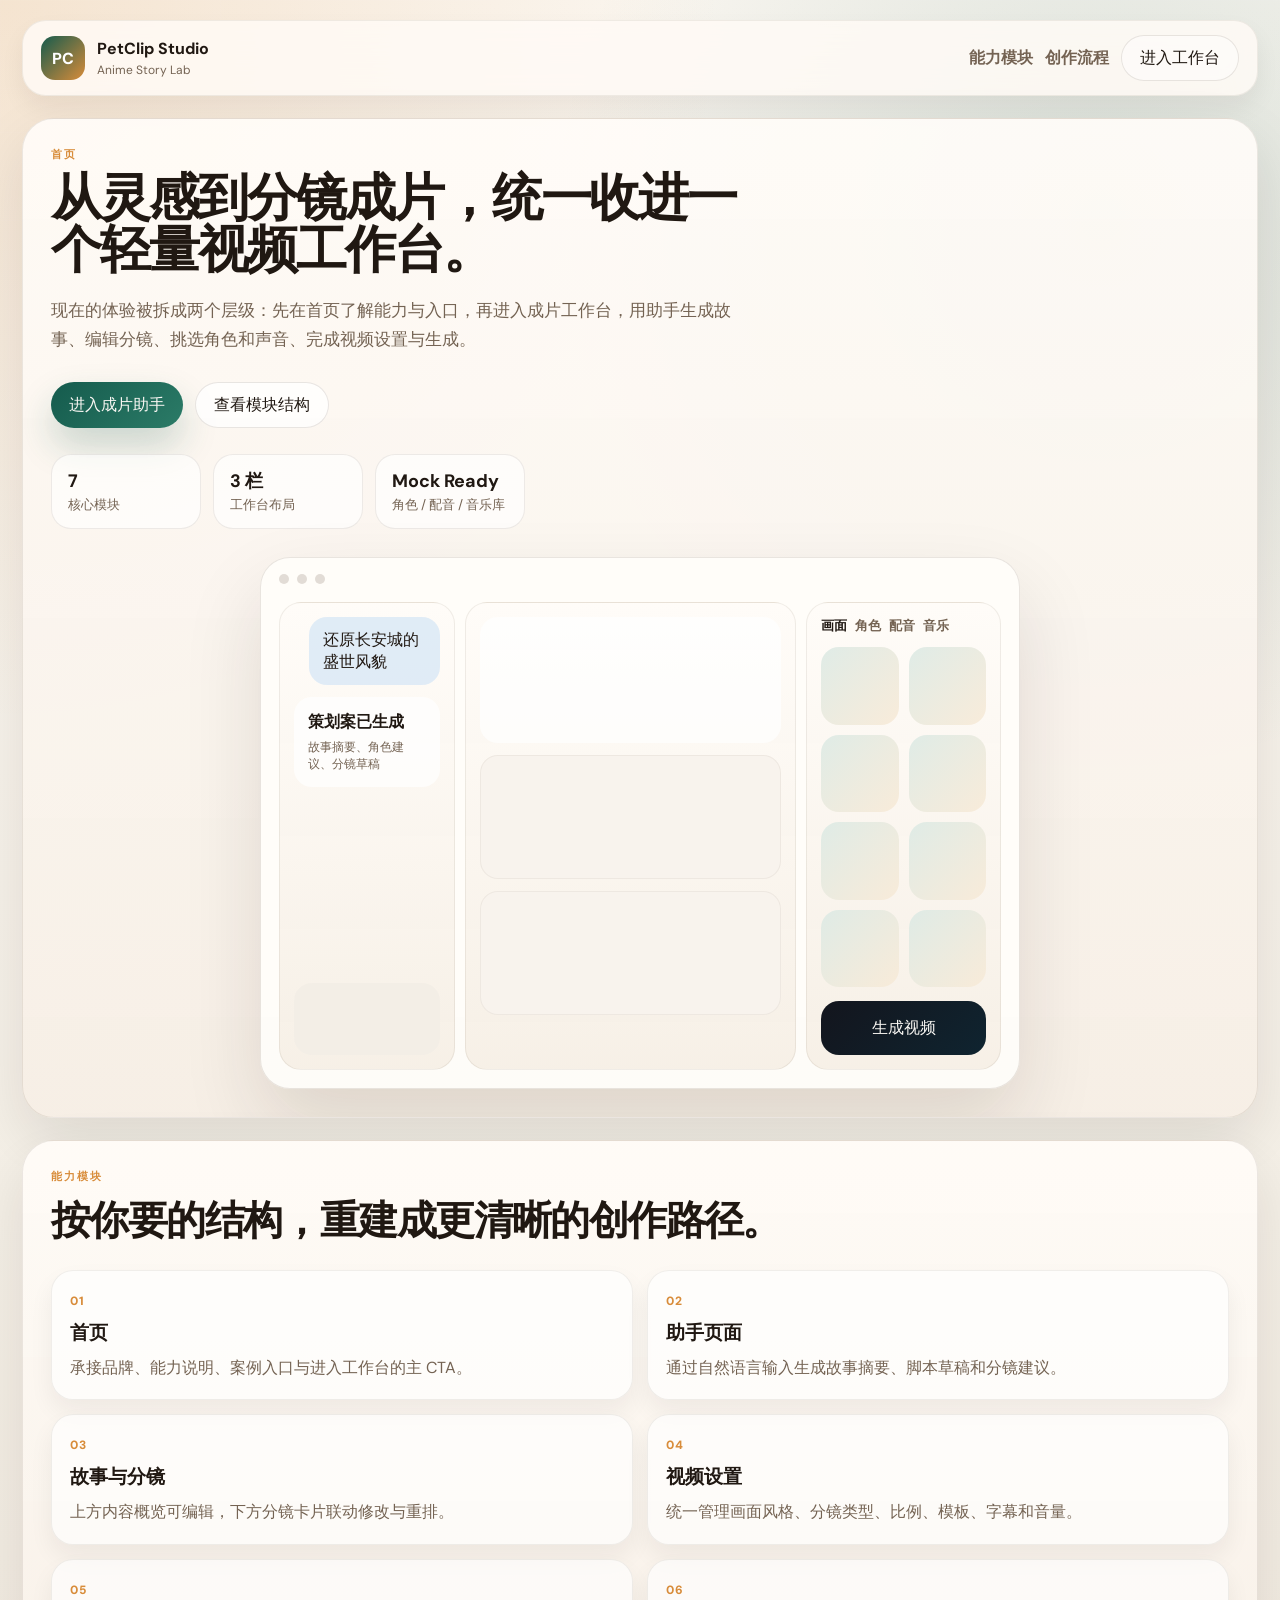
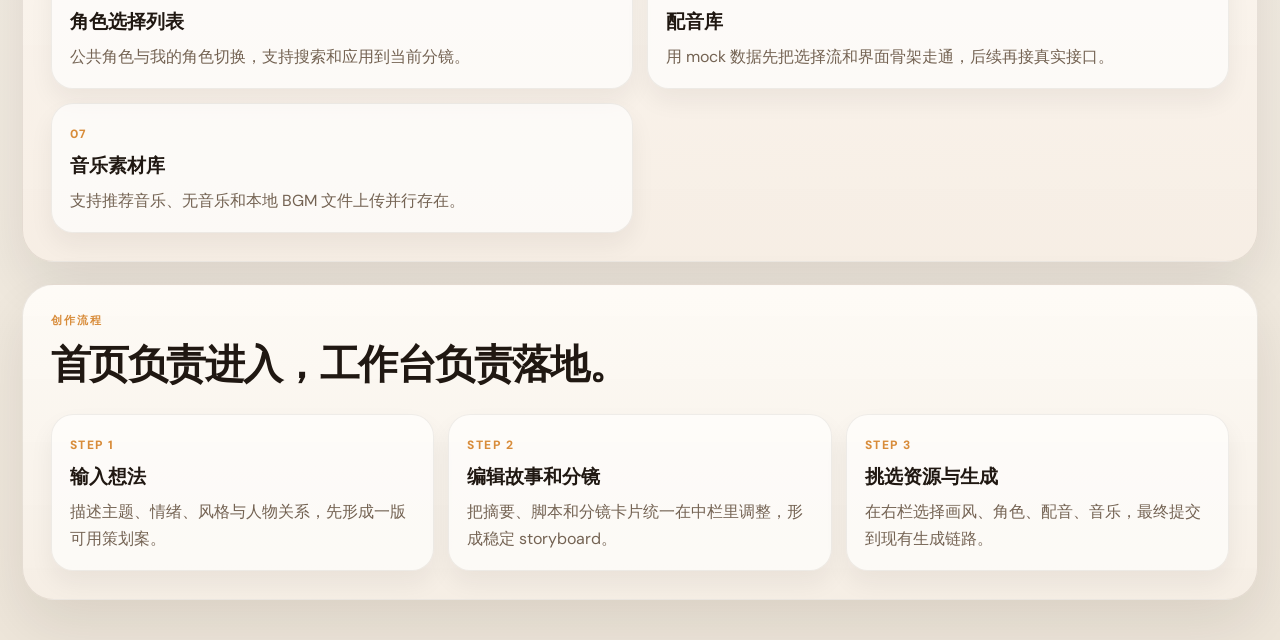
==== commit babff635: "feature: 更新" ====
--- a/templates/index.html
+++ b/templates/index.html
@@ -6,205 +6,160 @@
     <title>PetClip Studio</title>
     <link rel="preconnect" href="https://fonts.googleapis.com" />
     <link rel="preconnect" href="https://fonts.gstatic.com" crossorigin />
-    <link href="https://fonts.googleapis.com/css2?family=DM+Sans:wght@400;500;700;800&family=IBM+Plex+Mono:wght@400;500&display=swap" rel="stylesheet" />
+    <link
+      href="https://fonts.googleapis.com/css2?family=DM+Sans:wght@400;500;700;800&family=IBM+Plex+Mono:wght@400;500&display=swap"
+      rel="stylesheet"
+    />
     <link rel="stylesheet" href="/static/styles.css" />
   </head>
-  <body>
-    <header class="topbar">
-      <div class="brand">
-        <div class="brand__eyebrow">Pet Anime Video Workflow</div>
-        <div class="brand__title-row">
-          <div class="brand__title">PetClip Studio</div>
-          <span class="brand__badge">Anime Story Lab</span>
-        </div>
-        <div class="brand__sub muted">上传宠物图片，写一句故事氛围，快速生成温暖、轻盈、带故事感的动漫短视频。</div>
-      </div>
-      <div class="topbar__actions">
-        <div class="status-chip" id="global_status">空闲中</div>
-        <button id="submit" class="btn-primary">生成视频</button>
-      </div>
+  <body data-page="home" class="page-home">
+    <header class="marketing-header">
+      <a class="marketing-brand" href="/">
+        <span class="marketing-brand__mark">PC</span>
+        <span class="marketing-brand__text">
+          <strong>PetClip Studio</strong>
+          <span>Anime Story Lab</span>
+        </span>
+      </a>
+      <nav class="marketing-nav">
+        <a href="#features">能力模块</a>
+        <a href="#flow">创作流程</a>
+        <a class="btn btn--ghost" href="/studio">进入工作台</a>
+      </nav>
     </header>
 
-    <main class="workspace workspace--v2">
-      <aside class="creator-column">
-        <section class="panel hero-panel">
-          <div class="panel__head panel__head--tight">
-            <div>
-              <div class="panel__title">开始创作</div>
-              <div class="panel__desc muted">把最重要的输入集中在左侧，形成一条顺手的创作链路：文案、图片、音乐和分镜。</div>
+    <main class="marketing-main">
+      <section class="hero-shell">
+        <div class="hero-copy">
+          <div class="eyebrow">首页</div>
+          <h1>从灵感到分镜成片，统一收进一个轻量视频工作台。</h1>
+          <p>
+            现在的体验被拆成两个层级：先在首页了解能力与入口，再进入成片工作台，用助手生成故事、编辑分镜、挑选角色和声音、完成视频设置与生成。
+          </p>
+          <div class="hero-actions">
+            <a class="btn btn--primary" href="/studio">进入成片助手</a>
+            <a class="btn btn--secondary" href="#features">查看模块结构</a>
+          </div>
+          <div class="hero-stats">
+            <div class="hero-stat">
+              <strong>7</strong>
+              <span>核心模块</span>
+            </div>
+            <div class="hero-stat">
+              <strong>3 栏</strong>
+              <span>工作台布局</span>
+            </div>
+            <div class="hero-stat">
+              <strong>Mock Ready</strong>
+              <span>角色 / 配音 / 音乐库</span>
             </div>
           </div>
+        </div>
 
-          <div class="hero-strip" aria-hidden="true">
-            <div class="hero-strip__item">
-              <span class="hero-strip__kicker">Input</span>
-              <span class="hero-strip__value">Prompt + 图片</span>
+        <div class="hero-preview">
+          <div class="hero-preview__window">
+            <div class="hero-preview__top">
+              <span></span><span></span><span></span>
             </div>
-            <div class="hero-strip__item">
-              <span class="hero-strip__kicker">Flow</span>
-              <span class="hero-strip__value">模板驱动</span>
-            </div>
-            <div class="hero-strip__item">
-              <span class="hero-strip__kicker">Output</span>
-              <span class="hero-strip__value">短视频预览</span>
-            </div>
-          </div>
-
-          <div class="hero-card">
-            <div class="hero-card__title">一句话描述你想要的视频感觉</div>
-            <div class="hero-card__desc muted">比如：温暖手绘、治愈、日系、金色傍晚、轻轻推镜头。</div>
-            <label>Prompt</label>
-            <textarea id="prompt" rows="4" placeholder="描述风格/剧情...">A cozy hand-drawn anime scene with a small pet hero, watercolor backgrounds, gentle lighting.</textarea>
-          </div>
-
-          <div class="input-grid">
-            <div class="input-card input-card--images">
-              <div class="input-card__title">宠物图片（当前生成必填）</div>
-              <div class="input-card__desc muted">至少上传 1 张图片。可多张，系统会自动轮播使用。</div>
-              <label>宠物图片</label>
-              <input id="images" type="file" accept="image/*" multiple />
-            </div>
-
-            <div class="input-card input-card--music">
-              <div class="input-card__title">背景音乐</div>
-              <div class="input-card__desc muted">可选。不传也可以先看视频效果。</div>
-              <label>BGM（可选）</label>
-              <input id="bgm" type="file" accept="audio/*" />
-              <label>字幕</label>
-              <label class="checkbox checkbox--compact">
-                <input id="subtitles" type="checkbox" checked />
-                <span>生成字幕</span>
-              </label>
-            </div>
-          </div>
-
-          <div class="input-card">
-            <div class="input-card__title">Storyboard JSON（可选）</div>
-            <div class="input-card__desc muted">不填也能生成，系统会自动给你拆成 3 段。</div>
-            <textarea id="storyboard" rows="6" placeholder='{"scenes":[{"duration_s":5,"prompt":"..."}]}'></textarea>
-          </div>
-        </section>
-
-        <section class="panel assets-panel">
-          <div class="panel__head panel__head--tight">
-            <div>
-              <div class="panel__title">素材区</div>
-              <div class="panel__desc muted">首屏可见。视频素材现在先做收集展示，后面会接真正的视频工作流。</div>
-            </div>
-          </div>
-
-          <div class="dropzone dropzone--warm" id="dropzone">
-            <div class="dropzone__hint">拖拽视频到这里，或用下面按钮选择文件</div>
-            <div class="muted" style="font-size:12px;">支持 mp4 / mov / mkv / webm。当前主要用于素材暂存。</div>
-          </div>
-
-          <div class="assets-toolbar">
-            <div class="assets-toolbar__field">
-              <label>视频素材（可多选）</label>
-              <input id="videos" type="file" accept="video/*" multiple />
-            </div>
-          </div>
-
-          <div class="asset-list" id="asset_list"></div>
-        </section>
-      </aside>
-
-      <section class="main-column">
-        <section class="panel control-panel">
-          <div class="control-panel__grid">
-            <div class="queue-block">
-              <div class="queue__head">任务队列</div>
-              <div id="job_hint" class="job-hint muted">还没有任务。上传图片后点击“生成视频”。</div>
-              <div id="job_meta" class="job-meta muted"></div>
-              <div id="job_list" class="job-list">
-                <div class="muted" style="font-size:12px;">暂无任务（点击右上角“生成视频”）</div>
+            <div class="hero-preview__body">
+              <div class="hero-preview__sidebar">
+                <div class="hero-preview__bubble hero-preview__bubble--right">还原长安城的盛世风貌</div>
+                <div class="hero-preview__card">
+                  <strong>策划案已生成</strong>
+                  <span>故事摘要、角色建议、分镜草稿</span>
+                </div>
+                <div class="hero-preview__composer"></div>
               </div>
-              <pre id="log" class="log"></pre>
-            </div>
-
-            <div class="advanced-block">
-              <div class="queue__head">高级设置</div>
-              <div class="advanced-card">
-                <div class="grid2">
-                  <div>
-                    <label>Backend</label>
-                    <select id="backend">
-                      <option value="auto" selected>auto（云优先→本地兜底）</option>
-                      <option value="local">local（本地）</option>
-                      <option value="cloud">cloud（云）</option>
-                    </select>
-                  </div>
-                  <div>
-                    <label>Provider</label>
-                    <select id="provider">
-                      <option value="kling" selected>kling（可灵）</option>
-                      <option value="gemini">gemini</option>
-                      <option value="doubao">doubao（豆包）</option>
-                      <option value="openai">openai</option>
-                    </select>
-                  </div>
+              <div class="hero-preview__editor">
+                <div class="hero-preview__editor-block"></div>
+                <div class="hero-preview__editor-card"></div>
+                <div class="hero-preview__editor-card"></div>
+              </div>
+              <div class="hero-preview__panel">
+                <div class="hero-preview__tabs">
+                  <span class="is-active">画面</span>
+                  <span>角色</span>
+                  <span>配音</span>
+                  <span>音乐</span>
                 </div>
-
-                <div class="grid2">
-                  <div>
-                    <label>BGM Volume</label>
-                    <input id="bgm_volume" type="number" value="0.25" step="0.05" min="0" max="2" />
-                  </div>
-                  <div>
-                    <label>平台模板</label>
-                    <select id="template_id"></select>
-                  </div>
+                <div class="hero-preview__grid">
+                  <span></span><span></span><span></span><span></span>
+                  <span></span><span></span><span></span><span></span>
                 </div>
-
-                <div class="template-summary" id="template_summary">
-                  正在加载平台模板...
-                </div>
-
-                <div class="advanced-note muted" id="advanced_note">如果只是先看效果，保持默认就行。auto 会优先尝试云端，失败时自动回退到本地轻量渲染链路。</div>
+                <div class="hero-preview__cta">生成视频</div>
               </div>
             </div>
           </div>
-        </section>
+        </div>
+      </section>
 
-        <section class="panel preview-panel">
-          <div class="panel__head">
-            <div>
-              <div class="panel__title">视频预览</div>
-              <div class="panel__desc muted">生成完成后会自动显示。当前区域优先服务“快速预览”，导出和封面能力可以继续向下扩展。</div>
-            </div>
-            <div class="output-actions">
-              <a id="download_mp4" class="btn is-disabled" href="#" aria-disabled="true">导出 MP4</a>
-              <button class="btn" disabled>导出封面</button>
-            </div>
+      <section class="marketing-section" id="features">
+        <div class="section-heading">
+          <div class="eyebrow">能力模块</div>
+          <h2>按你要的结构，重建成更清晰的创作路径。</h2>
+        </div>
+        <div class="feature-grid">
+          <article class="feature-card">
+            <span>01</span>
+            <h3>首页</h3>
+            <p>承接品牌、能力说明、案例入口与进入工作台的主 CTA。</p>
+          </article>
+          <article class="feature-card">
+            <span>02</span>
+            <h3>助手页面</h3>
+            <p>通过自然语言输入生成故事摘要、脚本草稿和分镜建议。</p>
+          </article>
+          <article class="feature-card">
+            <span>03</span>
+            <h3>故事与分镜</h3>
+            <p>上方内容概览可编辑，下方分镜卡片联动修改与重排。</p>
+          </article>
+          <article class="feature-card">
+            <span>04</span>
+            <h3>视频设置</h3>
+            <p>统一管理画面风格、分镜类型、比例、模板、字幕和音量。</p>
+          </article>
+          <article class="feature-card">
+            <span>05</span>
+            <h3>角色选择列表</h3>
+            <p>公共角色与我的角色切换，支持搜索和应用到当前分镜。</p>
+          </article>
+          <article class="feature-card">
+            <span>06</span>
+            <h3>配音库</h3>
+            <p>用 mock 数据先把选择流和界面骨架走通，后续再接真实接口。</p>
+          </article>
+          <article class="feature-card">
+            <span>07</span>
+            <h3>音乐素材库</h3>
+            <p>支持推荐音乐、无音乐和本地 BGM 文件上传并行存在。</p>
+          </article>
+        </div>
+      </section>
+
+      <section class="marketing-section marketing-section--flow" id="flow">
+        <div class="section-heading">
+          <div class="eyebrow">创作流程</div>
+          <h2>首页负责进入，工作台负责落地。</h2>
+        </div>
+        <div class="flow-grid">
+          <div class="flow-step">
+            <strong>Step 1</strong>
+            <h3>输入想法</h3>
+            <p>描述主题、情绪、风格与人物关系，先形成一版可用策划案。</p>
           </div>
-
-          <div class="preview preview--large" style="position: relative;">
-            <div id="loading_overlay" style="display: none;">
-              <div id="loading_content">
-                <div class="loading-spinner"></div>
-                <div id="loading_text" class="muted">处理中...</div>
-                <div id="loading_progress_bar" class="progress-container" style="display:none; margin: 12px 0 6px; width: 240px;">
-                  <div id="loading_progress_fill" class="progress-bar"></div>
-                </div>
-                <div id="loading_eta" class="muted" style="font-size:0.75rem; margin-top: 4px;"></div>
-              </div>
-            </div>
-            <video id="video" controls style="width: 100%; display: none;"></video>
-            <div id="preview_placeholder" class="preview__placeholder muted">生成完成后将自动显示预览</div>
+          <div class="flow-step">
+            <strong>Step 2</strong>
+            <h3>编辑故事和分镜</h3>
+            <p>把摘要、脚本和分镜卡片统一在中栏里调整，形成稳定 storyboard。</p>
           </div>
-        </section>
+          <div class="flow-step">
+            <strong>Step 3</strong>
+            <h3>挑选资源与生成</h3>
+            <p>在右栏选择画风、角色、配音、音乐，最终提交到现有生成链路。</p>
+          </div>
+        </div>
       </section>
     </main>
-
-    <script src="/static/app.js"></script>
-    <script src="/static/ui-improvements.js"></script>
-    <script>
-      const vid = document.getElementById('video');
-      const ph = document.getElementById('preview_placeholder');
-      const obs = new MutationObserver(() => {
-        if (vid.style.display !== 'none') ph.style.display = 'none';
-      });
-      obs.observe(vid, { attributes: true, attributeFilter: ['style'] });
-    </script>
   </body>
 </html>
--- a/static/styles.css
+++ b/static/styles.css
@@ -1,28 +1,26 @@
-/* PetClip Studio - editorial product workspace */
 :root {
-  --bg: #f4efe7;
-  --bg-deep: #e9e0d3;
-  --surface: rgba(255, 250, 245, 0.9);
-  --surface-strong: #fffaf4;
-  --surface-soft: #f8f1e8;
-  --line: rgba(82, 61, 40, 0.14);
-  --line-strong: rgba(82, 61, 40, 0.22);
-  --text: #241a14;
-  --muted: #756457;
-  --muted-strong: #5b4b40;
-  --primary: #1f5c4a;
-  --primary-strong: #123d31;
-  --primary-soft: #dcece4;
-  --accent: #d58d37;
-  --accent-soft: #f7e6cb;
-  --success: #22785d;
-  --error: #a14a45;
+  --bg: #f4efe6;
+  --bg-soft: #fbf8f3;
+  --surface: rgba(255, 252, 247, 0.9);
+  --surface-strong: #fffdf9;
+  --surface-muted: #f2ece2;
+  --line: rgba(72, 52, 33, 0.12);
+  --line-strong: rgba(72, 52, 33, 0.2);
+  --text: #201812;
+  --muted: #746353;
+  --primary: #155b4d;
+  --primary-strong: #0e3f35;
+  --primary-soft: #dceae5;
+  --accent: #d88c3a;
+  --accent-soft: #f8ead7;
+  --danger: #b44f4b;
+  --success: #25715b;
+  --shadow-sm: 0 12px 24px rgba(31, 20, 8, 0.06);
+  --shadow-md: 0 24px 60px rgba(31, 20, 8, 0.1);
+  --shadow-lg: 0 36px 80px rgba(31, 20, 8, 0.12);
   --radius-sm: 14px;
   --radius-md: 22px;
   --radius-lg: 30px;
-  --shadow-sm: 0 10px 28px rgba(39, 24, 10, 0.06);
-  --shadow-md: 0 24px 60px rgba(39, 24, 10, 0.11);
-  --shadow-focus: 0 0 0 4px rgba(31, 92, 74, 0.14);
 }
 
 * {
@@ -37,11 +35,11 @@
 body {
   margin: 0;
   color: var(--text);
-  font-family: "DM Sans", ui-sans-serif, system-ui, -apple-system, BlinkMacSystemFont, "Segoe UI", sans-serif;
+  font-family: "DM Sans", ui-sans-serif, system-ui, sans-serif;
   background:
-    radial-gradient(circle at top left, rgba(213, 141, 55, 0.18), transparent 28%),
-    radial-gradient(circle at 85% 12%, rgba(31, 92, 74, 0.15), transparent 24%),
-    linear-gradient(180deg, #fbf7f1 0%, var(--bg) 52%, #efe7dc 100%);
+    radial-gradient(circle at top left, rgba(216, 140, 58, 0.18), transparent 28%),
+    radial-gradient(circle at 86% 10%, rgba(21, 91, 77, 0.14), transparent 24%),
+    linear-gradient(180deg, #fbf7f1 0%, var(--bg) 54%, #eee6da 100%);
 }
 
 body::before {
@@ -50,35 +48,25 @@
   inset: 0;
   pointer-events: none;
   background-image:
-    linear-gradient(rgba(255, 255, 255, 0.22) 1px, transparent 1px),
-    linear-gradient(90deg, rgba(255, 255, 255, 0.16) 1px, transparent 1px);
-  background-size: 48px 48px;
-  mask-image: linear-gradient(180deg, rgba(0, 0, 0, 0.22), transparent 70%);
-}
-
-.muted {
-  color: var(--muted);
-}
-
-.topbar {
-  position: sticky;
-  top: 0;
-  z-index: 30;
-  display: flex;
-  align-items: center;
-  justify-content: space-between;
-  gap: 20px;
-  padding: 18px 26px;
-  background: rgba(251, 246, 239, 0.84);
-  border-bottom: 1px solid rgba(82, 61, 40, 0.08);
-  backdrop-filter: blur(18px);
-}
-
-.brand {
-  min-width: 0;
-}
-
-.brand__eyebrow {
+    linear-gradient(rgba(255, 255, 255, 0.18) 1px, transparent 1px),
+    linear-gradient(90deg, rgba(255, 255, 255, 0.12) 1px, transparent 1px);
+  background-size: 44px 44px;
+  mask-image: linear-gradient(180deg, rgba(0, 0, 0, 0.22), transparent 76%);
+}
+
+a {
+  color: inherit;
+  text-decoration: none;
+}
+
+button,
+input,
+select,
+textarea {
+  font: inherit;
+}
+
+.eyebrow {
   font-size: 11px;
   font-weight: 800;
   letter-spacing: 0.18em;
@@ -86,635 +74,1013 @@
   color: var(--accent);
 }
 
-.brand__title-row {
-  display: flex;
-  align-items: center;
+.btn {
+  display: inline-flex;
+  align-items: center;
+  justify-content: center;
+  min-height: 46px;
+  padding: 0 18px;
+  border-radius: 999px;
+  border: 1px solid var(--line);
+  transition: transform 180ms ease, box-shadow 180ms ease, border-color 180ms ease, background 180ms ease;
+  cursor: pointer;
+}
+
+.btn:hover {
+  transform: translateY(-1px);
+}
+
+.btn--primary {
+  color: #faf8f4;
+  background: linear-gradient(135deg, var(--primary) 0%, #2b7b67 100%);
+  border: none;
+  box-shadow: 0 18px 36px rgba(21, 91, 77, 0.22);
+}
+
+.btn--secondary {
+  background: rgba(255, 255, 255, 0.74);
+  color: var(--text);
+}
+
+.btn--ghost {
+  background: rgba(255, 255, 255, 0.48);
+}
+
+.btn--dark {
+  color: #f9f7f2;
+  background: linear-gradient(135deg, #14151d 0%, #0f232f 100%);
+  border: none;
+  box-shadow: 0 20px 38px rgba(15, 20, 27, 0.18);
+}
+
+.btn--block {
+  width: 100%;
+}
+
+.btn.is-disabled,
+.btn[aria-disabled="true"] {
+  opacity: 0.45;
+  pointer-events: none;
+}
+
+.page-home {
+  padding: 20px 22px 40px;
+}
+
+.marketing-header {
+  display: flex;
+  align-items: center;
+  justify-content: space-between;
+  gap: 18px;
+  padding: 14px 18px;
+  border: 1px solid rgba(72, 52, 33, 0.08);
+  border-radius: 24px;
+  background: rgba(255, 251, 246, 0.84);
+  backdrop-filter: blur(16px);
+  box-shadow: var(--shadow-sm);
+}
+
+.marketing-brand {
+  display: flex;
+  align-items: center;
+  gap: 12px;
+}
+
+.marketing-brand__mark {
+  display: inline-flex;
+  align-items: center;
+  justify-content: center;
+  width: 44px;
+  height: 44px;
+  border-radius: 14px;
+  background: linear-gradient(135deg, var(--primary) 0%, var(--accent) 100%);
+  color: #fff;
+  font-weight: 800;
+}
+
+.marketing-brand__text {
+  display: flex;
+  flex-direction: column;
+  gap: 3px;
+}
+
+.marketing-brand__text strong {
+  font-size: 16px;
+}
+
+.marketing-brand__text span {
+  color: var(--muted);
+  font-size: 12px;
+}
+
+.marketing-nav {
+  display: flex;
+  align-items: center;
+  gap: 12px;
+}
+
+.marketing-nav a:not(.btn) {
+  color: var(--muted);
+  font-weight: 600;
+}
+
+.marketing-main {
+  display: flex;
+  flex-direction: column;
+  gap: 22px;
+  margin-top: 22px;
+}
+
+.hero-shell,
+.marketing-section {
+  position: relative;
+  overflow: hidden;
+  padding: 28px;
+  border: 1px solid rgba(72, 52, 33, 0.1);
+  border-radius: 32px;
+  background: linear-gradient(180deg, rgba(255, 252, 248, 0.92), rgba(246, 238, 229, 0.94));
+  box-shadow: var(--shadow-md);
+}
+
+.hero-shell {
+  display: grid;
+  grid-template-columns: minmax(0, 1.05fr) minmax(420px, 0.95fr);
+  gap: 28px;
+  min-height: 560px;
+}
+
+.hero-copy h1,
+.section-heading h2 {
+  margin: 10px 0 0;
+  letter-spacing: -0.04em;
+}
+
+.hero-copy h1 {
+  max-width: 720px;
+  font-size: clamp(2.8rem, 4vw, 4.4rem);
+  line-height: 1.02;
+}
+
+.hero-copy p {
+  max-width: 680px;
+  margin: 20px 0 0;
+  color: var(--muted);
+  font-size: 17px;
+  line-height: 1.7;
+}
+
+.hero-actions,
+.hero-stats {
+  display: flex;
+  gap: 12px;
+  flex-wrap: wrap;
+}
+
+.hero-actions {
+  margin-top: 28px;
+}
+
+.hero-stats {
+  margin-top: 26px;
+}
+
+.hero-stat {
+  min-width: 150px;
+  padding: 14px 16px;
+  border-radius: 20px;
+  border: 1px solid rgba(72, 52, 33, 0.09);
+  background: rgba(255, 255, 255, 0.58);
+}
+
+.hero-stat strong {
+  display: block;
+  font-size: 18px;
+}
+
+.hero-stat span {
+  color: var(--muted);
+  font-size: 13px;
+}
+
+.hero-preview {
+  display: flex;
+  align-items: center;
+  justify-content: center;
+}
+
+.hero-preview__window {
+  width: 100%;
+  max-width: 760px;
+  border-radius: 30px;
+  border: 1px solid rgba(72, 52, 33, 0.12);
+  background: rgba(255, 254, 251, 0.88);
+  box-shadow: var(--shadow-lg);
+}
+
+.hero-preview__top {
+  display: flex;
+  gap: 8px;
+  padding: 16px 18px 0;
+}
+
+.hero-preview__top span {
+  width: 10px;
+  height: 10px;
+  border-radius: 999px;
+  background: rgba(72, 52, 33, 0.16);
+}
+
+.hero-preview__body {
+  display: grid;
+  grid-template-columns: 0.9fr 1.7fr 1fr;
+  gap: 10px;
+  padding: 18px;
+}
+
+.hero-preview__sidebar,
+.hero-preview__editor,
+.hero-preview__panel {
+  border-radius: 22px;
+  background: linear-gradient(180deg, rgba(255, 252, 248, 0.96), rgba(246, 239, 229, 0.94));
+  border: 1px solid rgba(72, 52, 33, 0.08);
+  padding: 14px;
+}
+
+.hero-preview__sidebar {
+  display: flex;
+  flex-direction: column;
+  gap: 12px;
+}
+
+.hero-preview__bubble {
+  max-width: 90%;
+  padding: 12px 14px;
+  border-radius: 18px;
+  background: rgba(221, 234, 247, 0.9);
+}
+
+.hero-preview__bubble--right {
+  margin-left: auto;
+}
+
+.hero-preview__card,
+.hero-preview__editor-block,
+.hero-preview__editor-card,
+.hero-preview__composer,
+.hero-preview__cta {
+  border-radius: 18px;
+}
+
+.hero-preview__card {
+  padding: 14px;
+  background: rgba(255, 255, 255, 0.74);
+}
+
+.hero-preview__card span {
+  display: block;
+  margin-top: 6px;
+  color: var(--muted);
+  font-size: 12px;
+}
+
+.hero-preview__composer {
+  margin-top: auto;
+  min-height: 72px;
+  background: rgba(244, 238, 231, 0.92);
+}
+
+.hero-preview__editor {
+  display: flex;
+  flex-direction: column;
+  gap: 12px;
+}
+
+.hero-preview__editor-block {
+  min-height: 126px;
+  background: rgba(255, 255, 255, 0.72);
+}
+
+.hero-preview__editor-card {
+  min-height: 124px;
+  background: rgba(248, 243, 237, 0.98);
+  border: 1px solid rgba(72, 52, 33, 0.06);
+}
+
+.hero-preview__tabs {
+  display: flex;
+  gap: 8px;
+  margin-bottom: 12px;
+  color: var(--muted);
+  font-size: 13px;
+  font-weight: 700;
+}
+
+.hero-preview__tabs .is-active {
+  color: var(--text);
+}
+
+.hero-preview__grid {
+  display: grid;
+  grid-template-columns: repeat(2, 1fr);
+  gap: 10px;
+}
+
+.hero-preview__grid span {
+  display: block;
+  aspect-ratio: 1;
+  border-radius: 18px;
+  background: linear-gradient(135deg, rgba(220, 234, 229, 0.9), rgba(248, 234, 215, 0.9));
+}
+
+.hero-preview__cta {
+  margin-top: 14px;
+  min-height: 54px;
+  color: #faf8f4;
+  display: flex;
+  align-items: center;
+  justify-content: center;
+  background: linear-gradient(135deg, #13151d 0%, #0f2430 100%);
+}
+
+.section-heading {
+  max-width: 760px;
+}
+
+.section-heading h2 {
+  font-size: clamp(2rem, 3.1vw, 3rem);
+}
+
+.feature-grid {
+  display: grid;
+  grid-template-columns: repeat(4, minmax(0, 1fr));
+  gap: 14px;
+  margin-top: 22px;
+}
+
+.feature-card,
+.flow-step {
+  padding: 18px;
+  border-radius: 22px;
+  border: 1px solid rgba(72, 52, 33, 0.08);
+  background: rgba(255, 255, 255, 0.62);
+  box-shadow: var(--shadow-sm);
+}
+
+.feature-card span,
+.flow-step strong {
+  color: var(--accent);
+  font-weight: 800;
+  font-size: 12px;
+  letter-spacing: 0.12em;
+  text-transform: uppercase;
+}
+
+.feature-card h3,
+.flow-step h3 {
+  margin: 10px 0 8px;
+  font-size: 19px;
+}
+
+.feature-card p,
+.flow-step p {
+  margin: 0;
+  color: var(--muted);
+  line-height: 1.7;
+}
+
+.marketing-section--flow .flow-grid {
+  display: grid;
+  grid-template-columns: repeat(3, minmax(0, 1fr));
+  gap: 14px;
+  margin-top: 22px;
+}
+
+.page-studio {
+  padding: 12px;
+}
+
+.studio-shell {
+  display: grid;
+  grid-template-columns: minmax(300px, 0.82fr) minmax(620px, 1.7fr) minmax(320px, 0.86fr);
+  gap: 10px;
+  min-height: calc(100vh - 24px);
+}
+
+.studio-column {
+  min-width: 0;
+}
+
+.studio-panel {
+  height: 100%;
+  overflow: hidden;
+  border: 1px solid rgba(72, 52, 33, 0.1);
+  border-radius: 24px;
+  background: linear-gradient(180deg, rgba(255, 252, 248, 0.93), rgba(246, 238, 228, 0.95));
+  box-shadow: var(--shadow-md);
+}
+
+.studio-panel--assistant,
+.studio-panel--resources {
+  display: flex;
+  flex-direction: column;
+}
+
+.studio-panel--assistant {
+  padding: 18px;
+  gap: 14px;
+}
+
+.assistant-header,
+.editor-header {
+  display: flex;
+  align-items: flex-start;
+  justify-content: space-between;
+  gap: 14px;
+}
+
+.assistant-header h1,
+.editor-header h2,
+.video-settings__head h3 {
+  margin: 8px 0 0;
+  font-size: 28px;
+  letter-spacing: -0.04em;
+}
+
+.editor-header h2,
+.video-settings__head h3 {
+  font-size: 22px;
+}
+
+.assistant-close {
+  display: inline-flex;
+  align-items: center;
+  justify-content: center;
+  width: 40px;
+  height: 40px;
+  border-radius: 12px;
+  color: var(--muted);
+  font-size: 30px;
+  line-height: 1;
+}
+
+.assistant-thread,
+.assistant-plan,
+.asset-mini-list,
+.scene-list,
+.resource-panel,
+.log-box {
+  overflow: auto;
+}
+
+.assistant-thread {
+  display: flex;
+  flex-direction: column;
+  gap: 12px;
+  min-height: 140px;
+}
+
+.chat-bubble,
+.assistant-card,
+.assistant-project-card {
+  border-radius: 18px;
+}
+
+.chat-bubble {
+  max-width: 90%;
+  padding: 12px 14px;
+  font-size: 14px;
+  line-height: 1.6;
+}
+
+.chat-bubble--user {
+  margin-left: auto;
+  background: rgba(225, 235, 251, 0.96);
+}
+
+.chat-bubble--assistant {
+  background: rgba(255, 255, 255, 0.72);
+}
+
+.assistant-plan {
+  display: flex;
+  flex-direction: column;
+  gap: 12px;
+}
+
+.assistant-card {
+  padding: 16px;
+  border: 1px solid rgba(21, 91, 77, 0.24);
+  background: rgba(255, 255, 255, 0.7);
+}
+
+.assistant-card h3 {
+  margin: 0;
+  font-size: 20px;
+}
+
+.assistant-card__meta {
+  margin-top: 6px;
+  color: var(--muted);
+  font-size: 13px;
+}
+
+.assistant-card__summary {
+  margin-top: 12px;
+  color: var(--muted);
+  line-height: 1.7;
+}
+
+.assistant-library {
+  padding: 14px;
+  border-radius: 18px;
+  background: rgba(255, 255, 255, 0.56);
+  border: 1px solid rgba(72, 52, 33, 0.08);
+}
+
+label {
+  display: block;
+  margin: 0 0 8px;
+  color: var(--muted);
+  font-size: 12px;
+  font-weight: 700;
+}
+
+input[type="file"],
+input[type="number"],
+select,
+textarea,
+.search-input {
+  width: 100%;
+  padding: 12px 14px;
+  border: 1px solid rgba(72, 52, 33, 0.12);
+  border-radius: 16px;
+  background: rgba(255, 253, 249, 0.94);
+  color: var(--text);
+}
+
+textarea {
+  resize: vertical;
+}
+
+input:focus,
+select:focus,
+textarea:focus {
+  outline: none;
+  border-color: rgba(21, 91, 77, 0.44);
+  box-shadow: 0 0 0 4px rgba(21, 91, 77, 0.12);
+}
+
+.field-hint {
+  margin-top: 8px;
+  color: var(--muted);
+  font-size: 12px;
+  line-height: 1.5;
+}
+
+.asset-mini-list {
+  display: flex;
+  flex-direction: column;
+  gap: 8px;
+  min-height: 0;
+  max-height: 180px;
+}
+
+.asset-mini-item {
+  padding: 12px;
+  border-radius: 16px;
+  background: rgba(255, 255, 255, 0.68);
+  border: 1px solid rgba(72, 52, 33, 0.08);
+}
+
+.asset-mini-item strong {
+  display: block;
+  font-size: 13px;
+}
+
+.asset-mini-item span {
+  color: var(--muted);
+  font-size: 12px;
+}
+
+.assistant-composer {
+  margin-top: auto;
+  display: flex;
+  flex-direction: column;
+  gap: 10px;
+}
+
+.assistant-composer textarea {
+  min-height: 120px;
+}
+
+.studio-panel--editor {
+  display: flex;
+  flex-direction: column;
+  padding: 18px;
+  gap: 16px;
+}
+
+.status-chip {
+  display: inline-flex;
+  align-items: center;
+  min-height: 40px;
+  padding: 0 14px;
+  border-radius: 999px;
+  border: 1px solid var(--line);
+  background: rgba(255, 255, 255, 0.74);
+  color: var(--muted);
+  font-size: 13px;
+  font-weight: 700;
+}
+
+.editor-overview {
+  display: grid;
+  grid-template-columns: minmax(0, 0.9fr) minmax(0, 1.1fr);
+  gap: 14px;
+}
+
+.overview-card,
+.setting-card,
+.scene-card,
+.resource-card,
+.voice-item,
+.music-item {
+  border-radius: 20px;
+  border: 1px solid rgba(72, 52, 33, 0.08);
+  background: rgba(255, 255, 255, 0.68);
+}
+
+.overview-card {
+  padding: 16px;
+}
+
+.overview-card textarea {
+  min-height: 150px;
+}
+
+.editor-toolbar {
+  display: flex;
+  align-items: center;
+  justify-content: space-between;
+  gap: 12px;
+}
+
+.editor-toolbar__meta {
+  color: var(--muted);
+  font-size: 14px;
+}
+
+.scene-list {
+  display: flex;
+  flex-direction: column;
+  gap: 12px;
+  min-height: 260px;
+  padding-right: 2px;
+}
+
+.scene-card {
+  padding: 16px;
+}
+
+.scene-card.is-active {
+  border-color: rgba(21, 91, 77, 0.32);
+  box-shadow: inset 0 0 0 1px rgba(21, 91, 77, 0.08);
+}
+
+.scene-card__head,
+.scene-card__actions,
+.setting-toggle,
+.voice-item,
+.music-item,
+.resource-card__meta,
+.resource-footer {
+  display: flex;
+  align-items: center;
+}
+
+.scene-card__head {
+  justify-content: space-between;
+  gap: 12px;
+  margin-bottom: 14px;
+}
+
+.scene-card__title {
+  display: flex;
+  flex-direction: column;
+  gap: 4px;
+}
+
+.scene-card__title strong {
+  font-size: 17px;
+}
+
+.scene-card__title span {
+  color: var(--muted);
+  font-size: 12px;
+}
+
+.scene-card__actions {
+  gap: 8px;
+}
+
+.icon-btn {
+  width: 34px;
+  height: 34px;
+  border-radius: 12px;
+  border: 1px solid rgba(72, 52, 33, 0.1);
+  background: rgba(255, 255, 255, 0.8);
+  cursor: pointer;
+}
+
+.scene-grid {
+  display: grid;
+  grid-template-columns: minmax(0, 1fr) 110px;
+  gap: 12px;
+}
+
+.scene-footer {
+  display: flex;
   gap: 10px;
   flex-wrap: wrap;
-  margin-top: 6px;
-}
-
-.brand__title {
-  font-size: 28px;
-  font-weight: 800;
-  letter-spacing: -0.04em;
-}
-
-.brand__badge {
+  margin-top: 12px;
+}
+
+.tag {
   display: inline-flex;
   align-items: center;
-  min-height: 30px;
+  min-height: 28px;
+  padding: 0 10px;
+  border-radius: 999px;
+  background: var(--accent-soft);
+  color: #8a5b28;
+  font-size: 12px;
+  font-weight: 700;
+}
+
+.video-settings {
+  padding: 18px;
+  border-radius: 24px;
+  background: linear-gradient(180deg, rgba(247, 240, 231, 0.98), rgba(244, 236, 226, 0.98));
+  border: 1px solid rgba(72, 52, 33, 0.09);
+}
+
+.video-settings__head {
+  display: flex;
+  align-items: flex-start;
+  justify-content: space-between;
+  gap: 12px;
+}
+
+.settings-grid {
+  display: grid;
+  grid-template-columns: repeat(2, minmax(0, 1fr));
+  gap: 12px;
+  margin-top: 16px;
+}
+
+.setting-card {
+  padding: 14px;
+}
+
+.setting-toggle {
+  gap: 10px;
+  padding: 0 4px;
+}
+
+.setting-toggle input {
+  width: 18px;
+  height: 18px;
+}
+
+.result-status,
+.result-meta {
+  margin-top: 14px;
+  color: var(--muted);
+}
+
+.result-status {
+  padding: 12px 14px;
+  border-radius: 16px;
+  background: rgba(255, 255, 255, 0.62);
+}
+
+.log-box {
+  min-height: 96px;
+  max-height: 150px;
+  margin: 12px 0 0;
+  padding: 14px;
+  border-radius: 18px;
+  color: #655648;
+  background: rgba(255, 255, 255, 0.54);
+  font-family: "IBM Plex Mono", ui-monospace, monospace;
+  font-size: 12px;
+}
+
+.studio-panel--resources {
+  padding: 12px 12px 16px;
+}
+
+.resource-tabs {
+  display: grid;
+  grid-template-columns: repeat(4, 1fr);
+  gap: 8px;
+  padding: 4px;
+  border-radius: 18px;
+  background: rgba(255, 255, 255, 0.52);
+}
+
+.resource-tab {
+  min-height: 42px;
+  border: none;
+  border-radius: 14px;
+  background: transparent;
+  color: var(--muted);
+  font-weight: 700;
+  cursor: pointer;
+}
+
+.resource-tab.is-active {
+  color: var(--text);
+  background: rgba(255, 255, 255, 0.9);
+  box-shadow: var(--shadow-sm);
+}
+
+.resource-panel {
+  display: flex;
+  flex-direction: column;
+  gap: 14px;
+  min-height: 0;
+  margin-top: 14px;
+  padding-right: 4px;
+}
+
+.panel-section h3,
+.panel-section h4 {
+  margin: 0 0 12px;
+}
+
+.panel-section h3 {
+  font-size: 16px;
+}
+
+.panel-section h4 {
+  font-size: 13px;
+  color: var(--muted);
+}
+
+.resource-grid,
+.character-grid {
+  display: grid;
+  grid-template-columns: repeat(2, minmax(0, 1fr));
+  gap: 10px;
+}
+
+.character-grid {
+  grid-template-columns: repeat(3, minmax(0, 1fr));
+}
+
+.resource-card,
+.character-card {
+  padding: 12px;
+  cursor: pointer;
+}
+
+.resource-card.is-selected,
+.character-card.is-selected,
+.voice-item.is-selected,
+.music-item.is-selected {
+  border-color: rgba(21, 91, 77, 0.3);
+  box-shadow: inset 0 0 0 1px rgba(21, 91, 77, 0.1);
+}
+
+.resource-card__media,
+.character-card__media {
+  aspect-ratio: 1;
+  border-radius: 16px;
+  background: linear-gradient(135deg, rgba(220, 234, 229, 1), rgba(248, 234, 215, 1));
+}
+
+.resource-card__media--photo {
+  background: linear-gradient(135deg, #2b3f52, #8ca8b4);
+}
+
+.resource-card__media--comic {
+  background: linear-gradient(135deg, #f0c4a1, #d87b4d);
+}
+
+.resource-card__media--fantasy {
+  background: linear-gradient(135deg, #cfd7ff, #7da1f3);
+}
+
+.resource-card__media--cute {
+  background: linear-gradient(135deg, #f8e3bf, #f7c378);
+}
+
+.resource-card strong,
+.character-card strong {
+  display: block;
+  margin-top: 10px;
+  font-size: 14px;
+}
+
+.resource-card span,
+.character-card span {
+  display: block;
+  margin-top: 4px;
+  color: var(--muted);
+  font-size: 12px;
+  line-height: 1.5;
+}
+
+.resource-card__meta {
+  justify-content: space-between;
+  gap: 8px;
+}
+
+.search-input {
+  padding-left: 14px;
+}
+
+.segment-control,
+.filter-row {
+  display: flex;
+  gap: 8px;
+  flex-wrap: wrap;
+}
+
+.segment-control button,
+.filter-chip {
+  min-height: 34px;
   padding: 0 12px;
   border-radius: 999px;
-  background: rgba(31, 92, 74, 0.09);
-  border: 1px solid rgba(31, 92, 74, 0.16);
+  border: 1px solid rgba(72, 52, 33, 0.1);
+  background: rgba(255, 255, 255, 0.7);
+  color: var(--muted);
+  font-weight: 700;
+  cursor: pointer;
+}
+
+.segment-control button.is-active,
+.filter-chip.is-active {
   color: var(--primary-strong);
-  font-size: 12px;
-  font-weight: 700;
-}
-
-.brand__sub {
-  margin-top: 8px;
-  max-width: 720px;
+  border-color: rgba(21, 91, 77, 0.18);
+  background: var(--primary-soft);
+}
+
+.character-card {
+  border-radius: 18px;
+  border: 1px solid rgba(72, 52, 33, 0.08);
+  background: rgba(255, 255, 255, 0.68);
+  padding: 10px;
+}
+
+.character-card__media {
+  border-radius: 16px;
+  aspect-ratio: 0.86;
+}
+
+.voice-list,
+.music-list {
+  display: flex;
+  flex-direction: column;
+  gap: 10px;
+}
+
+.voice-item,
+.music-item {
+  justify-content: space-between;
+  gap: 12px;
+  padding: 12px 14px;
+}
+
+.voice-item__meta,
+.music-item__meta {
+  min-width: 0;
+}
+
+.voice-item strong,
+.music-item strong {
+  display: block;
   font-size: 14px;
+}
+
+.voice-item span,
+.music-item span {
+  color: var(--muted);
+  font-size: 12px;
+}
+
+.resource-footer {
+  justify-content: space-between;
+  gap: 12px;
+  margin-top: 14px;
+  padding: 14px 6px 0;
+}
+
+.resource-footer__note {
+  color: var(--muted);
+  font-size: 12px;
   line-height: 1.6;
-}
-
-.topbar__actions {
-  display: flex;
-  align-items: center;
-  gap: 12px;
-}
-
-.status-chip {
-  display: inline-flex;
-  align-items: center;
-  min-height: 44px;
-  padding: 0 16px;
-  border-radius: 999px;
-  background: rgba(255, 255, 255, 0.76);
-  border: 1px solid var(--line);
-  color: var(--muted-strong);
-  font-size: 13px;
-  font-weight: 700;
-  box-shadow: inset 0 1px 0 rgba(255, 255, 255, 0.6);
-}
-
-.btn-primary,
-.btn {
-  min-height: 46px;
-  border-radius: 999px;
-  padding: 0 18px;
-  font: inherit;
-  font-weight: 700;
-  transition: transform 180ms ease, box-shadow 180ms ease, border-color 180ms ease, background 180ms ease;
-}
-
-.btn-primary {
-  border: none;
-  color: #f9f7f1;
-  background: linear-gradient(135deg, var(--primary) 0%, #2f7b63 100%);
-  box-shadow: 0 16px 36px rgba(31, 92, 74, 0.22);
-  cursor: pointer;
-}
-
-.btn-primary:hover {
-  transform: translateY(-2px);
-  box-shadow: 0 22px 44px rgba(31, 92, 74, 0.26);
-}
-
-.btn-primary:active {
-  transform: scale(0.98);
-}
-
-.btn {
-  display: inline-flex;
-  align-items: center;
-  justify-content: center;
-  background: rgba(255, 255, 255, 0.72);
-  color: var(--text);
-  border: 1px solid var(--line);
-  text-decoration: none;
-}
-
-.btn:hover {
-  transform: translateY(-1px);
-  border-color: var(--line-strong);
-}
-
-.btn:disabled,
-.btn.is-disabled,
-.btn[aria-disabled="true"] {
-  opacity: 0.46;
-  cursor: not-allowed;
-  pointer-events: none;
-}
-
-.workspace--v2 {
-  display: grid;
-  grid-template-columns: minmax(380px, 430px) minmax(0, 1fr);
-  gap: 20px;
-  padding: 22px;
-  min-height: calc(100vh - 92px);
-}
-
-.creator-column,
-.main-column {
-  min-width: 0;
-}
-
-.creator-column {
-  display: flex;
-  flex-direction: column;
-  gap: 18px;
-}
-
-.main-column {
-  display: grid;
-  grid-template-rows: minmax(270px, 42%) minmax(360px, 1fr);
-  gap: 18px;
-}
-
-.panel {
-  position: relative;
-  overflow: hidden;
-  background: linear-gradient(180deg, rgba(255, 251, 247, 0.92), rgba(250, 243, 235, 0.9));
-  border: 1px solid rgba(82, 61, 40, 0.12);
-  border-radius: var(--radius-lg);
-  padding: 20px;
-  box-shadow: var(--shadow-md);
-  animation: panel-in 420ms ease-out both;
-}
-
-.panel::before {
-  content: "";
-  position: absolute;
-  inset: 0 0 auto;
-  height: 1px;
-  background: linear-gradient(90deg, rgba(255, 255, 255, 0), rgba(255, 255, 255, 0.8), rgba(255, 255, 255, 0));
-}
-
-@keyframes panel-in {
-  from {
-    transform: translateY(14px);
-    opacity: 0;
-  }
-
-  to {
-    transform: translateY(0);
-    opacity: 1;
-  }
-}
-
-.panel__head {
-  display: flex;
-  align-items: flex-start;
-  justify-content: space-between;
-  gap: 12px;
-  margin-bottom: 14px;
-}
-
-.panel__head--tight {
-  margin-bottom: 12px;
-}
-
-.panel__title {
-  font-size: 18px;
-  font-weight: 800;
-  letter-spacing: -0.03em;
-}
-
-.panel__desc {
-  margin-top: 5px;
-  font-size: 13px;
-  line-height: 1.6;
-}
-
-.hero-strip {
-  display: grid;
-  grid-template-columns: repeat(3, minmax(0, 1fr));
-  gap: 10px;
-  margin-bottom: 14px;
-}
-
-.hero-strip__item {
-  display: flex;
-  flex-direction: column;
-  gap: 5px;
-  min-height: 86px;
-  padding: 14px;
-  border-radius: 20px;
-  background: linear-gradient(180deg, rgba(255, 255, 255, 0.78), rgba(243, 235, 225, 0.9));
-  border: 1px solid rgba(82, 61, 40, 0.09);
-}
-
-.hero-strip__kicker {
-  font-size: 11px;
-  font-weight: 700;
-  letter-spacing: 0.16em;
-  text-transform: uppercase;
-  color: var(--accent);
-}
-
-.hero-strip__value {
-  font-size: 15px;
-  font-weight: 700;
-  color: var(--muted-strong);
-}
-
-.hero-card,
-.input-card,
-.advanced-card {
-  background: linear-gradient(180deg, rgba(255, 251, 246, 0.92), rgba(246, 237, 227, 0.92));
-  border: 1px solid rgba(82, 61, 40, 0.1);
-  border-radius: var(--radius-md);
-  padding: 16px;
-  box-shadow: var(--shadow-sm);
-}
-
-.hero-card {
-  position: relative;
-  overflow: hidden;
-  margin-bottom: 14px;
-}
-
-.hero-card::after {
-  content: "";
-  position: absolute;
-  right: -10px;
-  bottom: -24px;
-  width: 160px;
-  height: 160px;
-  background: radial-gradient(circle, rgba(31, 92, 74, 0.13), transparent 70%);
-}
-
-.hero-card__title,
-.input-card__title {
-  position: relative;
-  z-index: 1;
-  font-size: 16px;
-  font-weight: 800;
-}
-
-.hero-card__desc,
-.input-card__desc {
-  position: relative;
-  z-index: 1;
-  margin-top: 5px;
-  margin-bottom: 8px;
-  font-size: 13px;
-  line-height: 1.6;
-}
-
-.input-grid {
-  display: grid;
-  grid-template-columns: 1fr 1fr;
-  gap: 12px;
-  margin-bottom: 12px;
-}
-
-label {
-  display: block;
-  margin: 10px 0 6px;
-  color: var(--muted-strong);
-  font-size: 12px;
-  font-weight: 700;
-  letter-spacing: 0.02em;
-}
-
-textarea,
-input,
-select {
-  width: 100%;
-  min-height: 48px;
-  padding: 12px 14px;
-  color: var(--text);
-  background: rgba(255, 252, 248, 0.96);
-  border: 1px solid rgba(82, 61, 40, 0.14);
-  border-radius: 16px;
-  font: inherit;
-  transition: border-color 180ms ease, box-shadow 180ms ease, background 180ms ease;
-}
-
-textarea {
-  min-height: 120px;
-  resize: vertical;
-}
-
-textarea:focus,
-input:focus,
-select:focus {
-  outline: none;
-  border-color: rgba(31, 92, 74, 0.42);
-  box-shadow: var(--shadow-focus);
-  background: #fffdfa;
-}
-
-.grid2 {
-  display: grid;
-  grid-template-columns: 1fr 1fr;
-  gap: 12px;
-  align-items: end;
-}
-
-.checkbox {
-  display: flex;
-  align-items: center;
-  gap: 10px;
-  margin-top: 10px;
-}
-
-.checkbox input {
-  width: auto;
-  min-height: auto;
-}
-
-.checkbox--compact {
-  margin: 0;
-}
-
-.dropzone {
-  position: relative;
-  overflow: hidden;
-  padding: 18px;
-  margin-bottom: 12px;
-  border: 2px dashed rgba(213, 141, 55, 0.45);
-  border-radius: 24px;
-  background:
-    radial-gradient(circle at top right, rgba(213, 141, 55, 0.14), transparent 30%),
-    linear-gradient(180deg, rgba(255, 251, 246, 0.96), rgba(246, 237, 227, 0.96));
-}
-
-.dropzone.dragover {
-  border-color: var(--primary);
-  box-shadow: 0 0 0 5px rgba(31, 92, 74, 0.1);
-}
-
-.dropzone__hint {
-  font-size: 14px;
-  font-weight: 700;
-  color: var(--muted-strong);
-}
-
-.dropzone--warm::after {
-  content: "";
-  position: absolute;
-  inset: auto -24px -36px auto;
-  width: 150px;
-  height: 150px;
-  background: radial-gradient(circle, rgba(213, 141, 55, 0.22), transparent 70%);
-}
-
-.assets-toolbar {
-  margin-bottom: 10px;
-}
-
-.asset-list {
-  display: flex;
-  flex-direction: column;
-  gap: 10px;
-  margin-top: 10px;
-  max-height: 220px;
-  overflow: auto;
-}
-
-.asset-item {
-  display: flex;
-  align-items: flex-start;
-  justify-content: space-between;
-  gap: 12px;
-  padding: 12px;
-  border: 1px solid rgba(82, 61, 40, 0.1);
-  border-radius: 18px;
-  background: rgba(255, 255, 255, 0.66);
-  transition: transform 180ms ease, border-color 180ms ease, background 180ms ease;
-}
-
-.asset-item:hover {
-  transform: translateY(-1px);
-  border-color: rgba(31, 92, 74, 0.22);
-  background: rgba(255, 255, 255, 0.84);
-}
-
-.asset-item__meta {
-  min-width: 0;
-}
-
-.asset-item__name {
-  max-width: 220px;
-  overflow: hidden;
-  text-overflow: ellipsis;
-  white-space: nowrap;
-  font-size: 13px;
-  font-weight: 700;
-}
-
-.asset-item__sub {
-  margin-top: 4px;
-  font-size: 12px;
-  color: var(--muted);
-}
-
-.asset-item__actions {
-  display: flex;
-  gap: 8px;
-}
-
-.asset-pill {
-  display: inline-flex;
-  align-items: center;
-  min-height: 22px;
-  padding: 0 8px;
-  border-radius: 999px;
-  background: var(--accent-soft);
-  border: 1px solid rgba(213, 141, 55, 0.24);
-  color: #8b5921;
-  font-size: 11px;
-  font-weight: 700;
-}
-
-.control-panel__grid {
-  display: grid;
-  grid-template-columns: minmax(300px, 1fr) minmax(250px, 290px);
-  gap: 14px;
-  height: 100%;
-}
-
-.queue-block,
-.advanced-block {
-  min-height: 0;
-  display: flex;
-  flex-direction: column;
-}
-
-.queue__head,
-.preview__head {
-  font-size: 16px;
-  font-weight: 800;
-  margin-bottom: 10px;
-  letter-spacing: -0.02em;
-}
-
-.job-hint,
-.template-summary {
-  padding: 11px 13px;
-  border-radius: 16px;
-  background: rgba(255, 250, 243, 0.84);
-  border: 1px solid rgba(213, 141, 55, 0.2);
-  font-size: 12px;
-  line-height: 1.6;
-}
-
-.job-hint {
-  margin-bottom: 10px;
-}
-
-.job-meta {
-  min-height: 18px;
-  margin: -2px 0 10px;
-  font-size: 12px;
-  line-height: 1.5;
-}
-
-.job-list {
-  display: flex;
-  flex-direction: column;
-  gap: 8px;
-  margin-bottom: 12px;
-  max-height: 190px;
-  overflow: auto;
-}
-
-.job-item {
-  padding: 12px;
-  border-radius: 18px;
-  border: 1px solid rgba(82, 61, 40, 0.1);
-  background: rgba(255, 255, 255, 0.62);
-  cursor: pointer;
-  transition: transform 180ms ease, border-color 180ms ease, box-shadow 180ms ease, background 180ms ease;
-}
-
-.job-item:hover {
-  transform: translateY(-1px);
-  border-color: rgba(31, 92, 74, 0.2);
-}
-
-.job-item--active {
-  border-color: rgba(31, 92, 74, 0.3);
-  box-shadow: inset 0 0 0 1px rgba(31, 92, 74, 0.08), 0 16px 30px rgba(31, 92, 74, 0.08);
-  background: linear-gradient(180deg, rgba(240, 249, 245, 0.98), rgba(233, 243, 237, 0.96));
-}
-
-.job-item__top {
-  display: flex;
-  align-items: center;
-  justify-content: space-between;
-  gap: 10px;
-}
-
-.job-item__id,
-#log {
-  font-family: "IBM Plex Mono", ui-monospace, SFMono-Regular, Menlo, Monaco, Consolas, monospace;
-}
-
-.job-item__id {
-  font-size: 11px;
-  color: #816f62;
-}
-
-.job-item__status {
-  display: inline-flex;
-  align-items: center;
-  min-height: 24px;
-  padding: 0 9px;
-  border-radius: 999px;
-  border: 1px solid var(--line);
-  font-size: 11px;
-  font-weight: 700;
-}
-
-.job-item__status--queued {
-  color: var(--muted-strong);
-  background: rgba(255, 255, 255, 0.9);
-}
-
-.job-item__status--running {
-  border-color: rgba(31, 92, 74, 0.22);
-  color: var(--primary-strong);
-  background: var(--primary-soft);
-}
-
-.job-item__status--done {
-  border-color: rgba(34, 120, 93, 0.22);
-  color: var(--success);
-  background: rgba(226, 245, 238, 0.94);
-}
-
-.job-item__status--error {
-  border-color: rgba(161, 74, 69, 0.18);
-  color: var(--error);
-  background: rgba(252, 237, 236, 0.94);
-}
-
-.job-item__stage {
-  margin-top: 8px;
-  font-size: 11px;
-  font-weight: 700;
-  color: var(--accent);
-}
-
-.job-item__prompt {
-  margin-top: 8px;
-  overflow: hidden;
-  text-overflow: ellipsis;
-  white-space: nowrap;
-  color: var(--muted-strong);
-  font-size: 12px;
-  line-height: 1.5;
-}
-
-.log {
-  height: 100%;
-  min-height: 120px;
-  margin: 0;
-  padding: 14px;
-  overflow: auto;
-  border-radius: 20px;
-  border: 1px solid rgba(82, 61, 40, 0.1);
-  background:
-    linear-gradient(180deg, rgba(255, 255, 255, 0.74), rgba(245, 237, 228, 0.9));
-  color: #6a594c;
-  font-size: 12px;
-}
-
-.advanced-note {
-  margin-top: 12px;
-  font-size: 12px;
-  line-height: 1.6;
-}
-
-.output-actions {
-  display: flex;
-  flex-wrap: wrap;
-  gap: 10px;
-}
-
-.preview {
-  height: 100%;
-  min-height: 0;
-  padding: 16px;
-  background:
-    radial-gradient(circle at top right, rgba(31, 92, 74, 0.11), transparent 24%),
-    linear-gradient(180deg, rgba(255, 253, 249, 0.96), rgba(246, 238, 228, 0.96));
-  border: 1px solid rgba(82, 61, 40, 0.12);
-  border-radius: 26px;
-}
-
-.preview--large {
-  display: flex;
-  align-items: center;
-  justify-content: center;
-}
-
-.preview video {
-  max-height: 100%;
-  border-radius: 18px;
-  box-shadow: 0 26px 60px rgba(0, 0, 0, 0.22);
-  background: #000;
-}
-
-.preview__placeholder {
-  display: flex;
-  align-items: center;
-  justify-content: center;
-  width: 100%;
-  min-height: 320px;
-  padding: 18px;
-  border: 1.5px dashed rgba(82, 61, 40, 0.18);
-  border-radius: 20px;
-  background: rgba(255, 255, 255, 0.45);
-  text-align: center;
-  line-height: 1.7;
 }
 
 #loading_overlay {
@@ -724,28 +1090,28 @@
   display: none;
   align-items: center;
   justify-content: center;
-  background: rgba(244, 239, 231, 0.82);
+  background: rgba(244, 239, 230, 0.8);
   backdrop-filter: blur(10px);
 }
 
 #loading_content {
-  min-width: 300px;
+  min-width: 320px;
   padding: 24px 26px;
-  border-radius: 28px;
-  background: rgba(255, 251, 246, 0.92);
-  border: 1px solid rgba(82, 61, 40, 0.1);
-  box-shadow: var(--shadow-md);
+  border-radius: 24px;
+  border: 1px solid rgba(72, 52, 33, 0.1);
+  background: rgba(255, 252, 248, 0.94);
+  box-shadow: var(--shadow-lg);
   text-align: center;
 }
 
 .loading-spinner {
-  width: 60px;
-  height: 60px;
+  width: 58px;
+  height: 58px;
   margin: 0 auto 18px;
-  border: 4px solid rgba(82, 61, 40, 0.1);
+  border: 4px solid rgba(72, 52, 33, 0.08);
   border-top-color: var(--primary);
   border-radius: 50%;
-  animation: spin 1s linear infinite;
+  animation: spin 0.9s linear infinite;
 }
 
 @keyframes spin {
@@ -754,89 +1120,77 @@
   }
 }
 
-#loading_text {
-  font-size: 16px;
-  font-weight: 700;
-  color: var(--muted-strong);
-}
-
-button:disabled {
-  opacity: 0.6;
-  cursor: not-allowed;
-}
-
 .progress-container {
   width: 100%;
   height: 6px;
-  margin: 10px 0;
+  margin-top: 16px;
   overflow: hidden;
   border-radius: 999px;
-  background: rgba(82, 61, 40, 0.08);
+  background: rgba(72, 52, 33, 0.08);
 }
 
 .progress-bar {
   width: 0%;
   height: 100%;
   background: linear-gradient(90deg, var(--primary), var(--accent));
-  transition: width 0.3s ease;
-}
-
-.submit-progress-bar {
-  position: fixed;
-  right: 0;
-  bottom: 0;
-  left: 0;
-  z-index: 10000;
-  width: 0%;
-  height: 3px;
-  background: linear-gradient(90deg, var(--primary), var(--accent));
-  transition: width 0.3s ease;
-}
-
-@media (max-width: 1200px) {
-  .workspace--v2 {
+  transition: width 0.28s ease;
+}
+
+#loading_eta {
+  margin-top: 8px;
+  color: var(--muted);
+  font-size: 12px;
+}
+
+@media (max-width: 1320px) {
+  .studio-shell {
     grid-template-columns: 1fr;
   }
 
-  .main-column {
-    grid-template-rows: auto auto;
+  .studio-panel--resources {
+    min-height: 620px;
   }
-}
-
-@media (max-width: 860px) {
-  .topbar {
-    align-items: flex-start;
-    flex-direction: column;
-    padding: 16px 18px;
+
+  .hero-shell {
+    grid-template-columns: 1fr;
+    min-height: auto;
   }
 
-  .topbar__actions {
-    width: 100%;
-    justify-content: space-between;
+  .feature-grid {
+    grid-template-columns: repeat(2, minmax(0, 1fr));
   }
-
-  .workspace--v2 {
-    gap: 16px;
-    padding: 16px;
+}
+
+@media (max-width: 920px) {
+  .page-home {
+    padding: 14px;
   }
 
-  .input-grid,
-  .control-panel__grid,
-  .grid2,
-  .hero-strip {
+  .marketing-header,
+  .marketing-nav,
+  .editor-overview,
+  .settings-grid,
+  .resource-grid,
+  .character-grid,
+  .marketing-section--flow .flow-grid {
     grid-template-columns: 1fr;
   }
 
-  .panel {
-    padding: 16px;
-    border-radius: 24px;
+  .marketing-header,
+  .marketing-nav {
+    flex-direction: column;
+    align-items: flex-start;
   }
 
-  .brand__title {
-    font-size: 24px;
+  .hero-preview__body {
+    grid-template-columns: 1fr;
   }
 
-  .preview__placeholder {
-    min-height: 240px;
+  .feature-grid {
+    grid-template-columns: 1fr;
   }
-}
+
+  .scene-grid {
+    grid-template-columns: 1fr;
+  }
+}
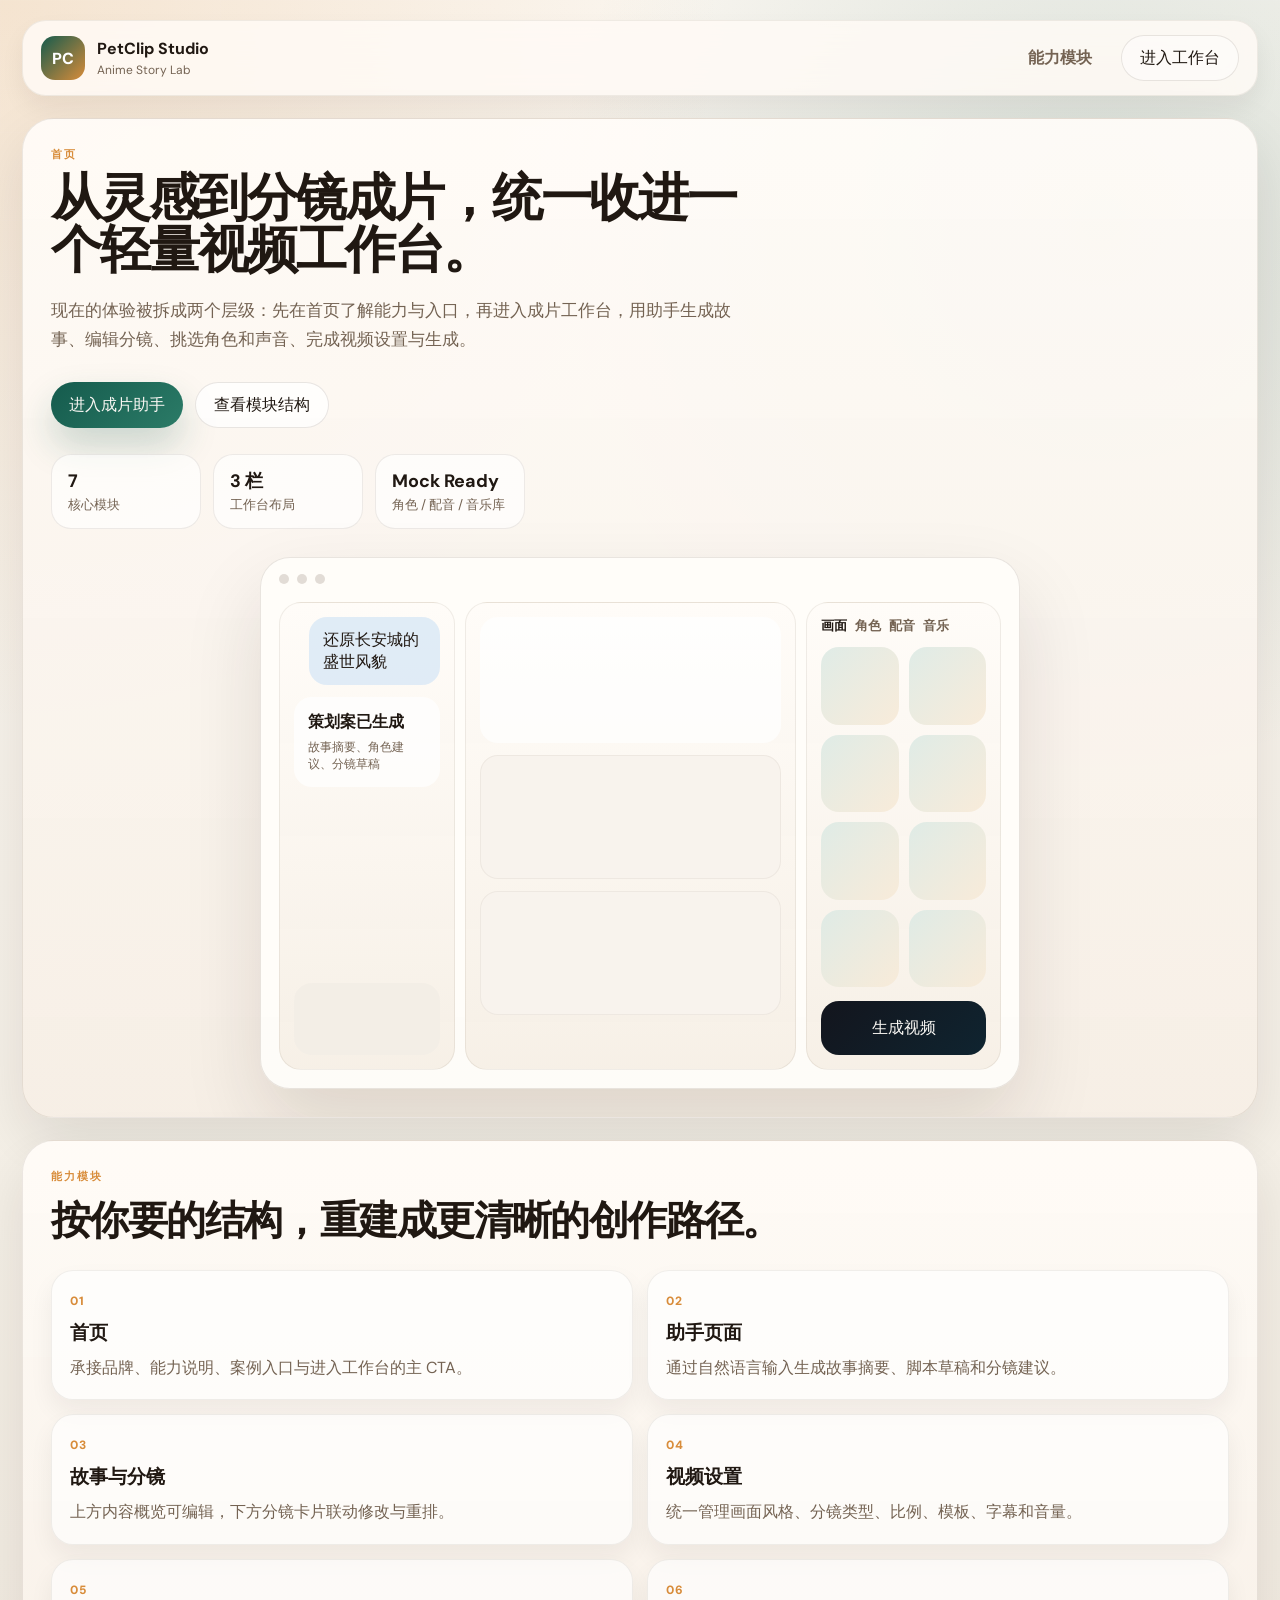
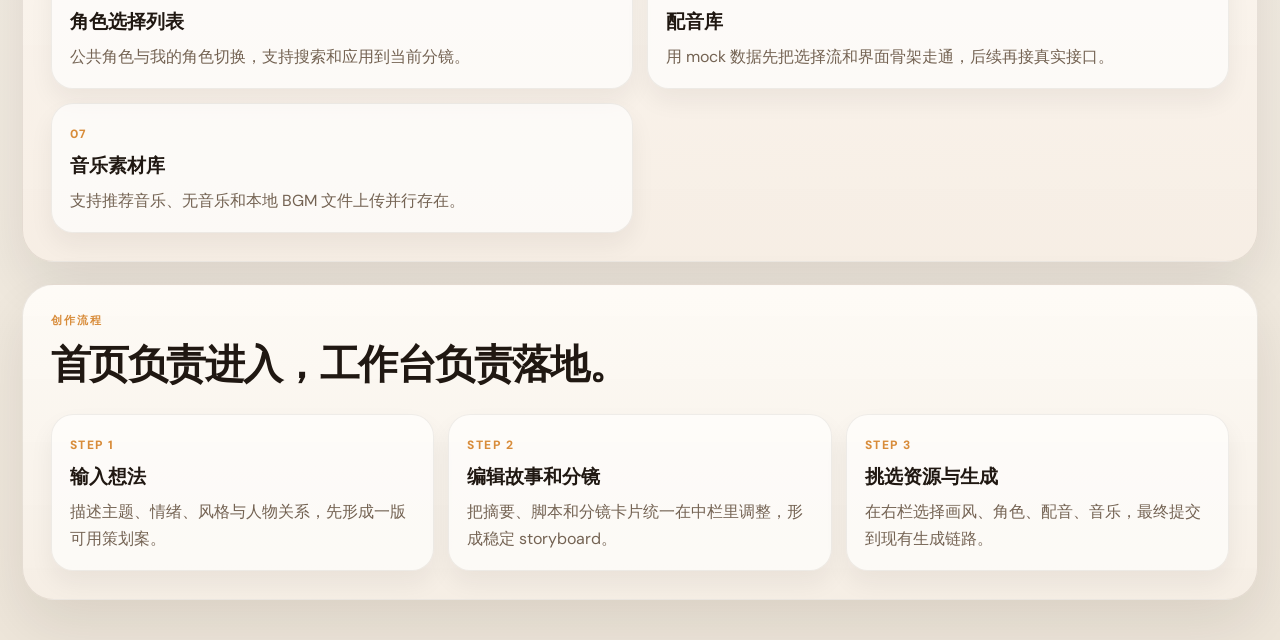
==== commit 6d80f5c8: "feature: 架构更新" ====
--- a/templates/index.html
+++ b/templates/index.html
@@ -23,7 +23,6 @@
       </a>
       <nav class="marketing-nav">
         <a href="#features">能力模块</a>
-        <a href="#flow">创作流程</a>
         <a class="btn btn--ghost" href="/studio">进入工作台</a>
       </nav>
     </header>
--- a/static/styles.css
+++ b/static/styles.css
@@ -113,6 +113,13 @@
   box-shadow: 0 20px 38px rgba(15, 20, 27, 0.18);
 }
 
+.btn--danger {
+  color: #fff8f7;
+  background: linear-gradient(135deg, #a43f3b 0%, #cb5f57 100%);
+  border: none;
+  box-shadow: 0 18px 36px rgba(164, 63, 59, 0.22);
+}
+
 .btn--block {
   width: 100%;
 }
@@ -180,8 +187,20 @@
 }
 
 .marketing-nav a:not(.btn) {
-  color: var(--muted);
-  font-weight: 600;
+  display: inline-flex;
+  align-items: center;
+  min-height: 42px;
+  padding: 0 16px;
+  border-radius: 999px;
+  border: 1px solid transparent;
+  color: var(--muted);
+  font-weight: 700;
+}
+
+.marketing-nav a:not(.btn):hover {
+  color: var(--text);
+  border-color: rgba(72, 52, 33, 0.08);
+  background: rgba(255, 255, 255, 0.6);
 }
 
 .marketing-main {
@@ -202,6 +221,61 @@
   box-shadow: var(--shadow-md);
 }
 
+.marketing-section--config {
+  padding: 22px;
+}
+
+.config-center-shell {
+  display: grid;
+  gap: 18px;
+}
+
+.section-heading--compact p {
+  max-width: 760px;
+  margin: 14px 0 0;
+  color: var(--muted);
+  line-height: 1.7;
+}
+
+.config-center-tabs {
+  display: inline-flex;
+  flex-wrap: wrap;
+  gap: 10px;
+  padding: 8px;
+  border: 1px solid rgba(72, 52, 33, 0.08);
+  border-radius: 999px;
+  background: rgba(255, 255, 255, 0.62);
+  box-shadow: inset 0 1px 0 rgba(255, 255, 255, 0.4);
+}
+
+.config-center-tab {
+  min-height: 46px;
+  padding: 0 20px;
+  border: none;
+  border-radius: 999px;
+  background: transparent;
+  color: var(--muted);
+  font: inherit;
+  font-weight: 800;
+  cursor: pointer;
+}
+
+.config-center-tab.is-active {
+  background: linear-gradient(135deg, rgba(21, 91, 77, 0.14), rgba(216, 140, 58, 0.12));
+  color: var(--text);
+  box-shadow: 0 10px 22px rgba(31, 20, 8, 0.08);
+}
+
+.config-center-panel {
+  padding: 22px;
+  border: 1px solid rgba(72, 52, 33, 0.08);
+  border-radius: 26px;
+  background:
+    radial-gradient(circle at top right, rgba(21, 91, 77, 0.06), transparent 28%),
+    linear-gradient(180deg, rgba(255,255,255,0.88), rgba(250,246,239,0.92));
+  box-shadow: 0 16px 30px rgba(31, 20, 8, 0.06);
+}
+
 .hero-shell {
   display: grid;
   grid-template-columns: minmax(0, 1.05fr) minmax(420px, 0.95fr);
@@ -455,23 +529,36 @@
   margin-top: 22px;
 }
 
+.page-studio,
+.page-tasks,
+.page-task-detail {
+  min-height: 100dvh;
+}
+
 .page-studio {
-  padding: 12px;
+  display: grid;
+  grid-template-rows: auto minmax(0, 1fr);
+  height: 100dvh;
+  padding: 8px;
+  overflow: hidden;
 }
 
 .studio-shell {
   display: grid;
   grid-template-columns: minmax(300px, 0.82fr) minmax(620px, 1.7fr) minmax(320px, 0.86fr);
   gap: 10px;
-  min-height: calc(100vh - 24px);
+  height: 100%;
+  min-height: 0;
 }
 
 .studio-column {
   min-width: 0;
+  min-height: 0;
 }
 
 .studio-panel {
   height: 100%;
+  min-height: 0;
   overflow: hidden;
   border: 1px solid rgba(72, 52, 33, 0.1);
   border-radius: 24px;
@@ -486,8 +573,8 @@
 }
 
 .studio-panel--assistant {
-  padding: 18px;
-  gap: 14px;
+  padding: 16px;
+  gap: 12px;
 }
 
 .assistant-header,
@@ -590,7 +677,8 @@
   line-height: 1.7;
 }
 
-.assistant-library {
+.assistant-library,
+.assistant-settings {
   padding: 14px;
   border-radius: 18px;
   background: rgba(255, 255, 255, 0.56);
@@ -676,8 +764,9 @@
 .studio-panel--editor {
   display: flex;
   flex-direction: column;
-  padding: 18px;
-  gap: 16px;
+  padding: 16px;
+  gap: 14px;
+  min-height: 0;
 }
 
 .status-chip {
@@ -697,6 +786,30 @@
   display: grid;
   grid-template-columns: minmax(0, 0.9fr) minmax(0, 1.1fr);
   gap: 14px;
+}
+
+.document-card {
+  padding: 18px;
+  border-radius: 24px;
+  border: 1px solid rgba(72, 52, 33, 0.08);
+  background: rgba(255, 255, 255, 0.72);
+}
+
+.document-card__head {
+  margin-bottom: 12px;
+}
+
+.document-card__head p {
+  margin: 8px 0 0;
+  color: var(--muted);
+  line-height: 1.6;
+}
+
+.story-document {
+  min-height: 420px;
+  font-size: 16px;
+  line-height: 1.8;
+  white-space: pre-wrap;
 }
 
 .overview-card,
@@ -734,7 +847,10 @@
   display: flex;
   flex-direction: column;
   gap: 12px;
-  min-height: 260px;
+  min-height: 0;
+  flex: 0 0 auto;
+  max-height: 320px;
+  overflow: auto;
   padding-right: 2px;
 }
 
@@ -815,20 +931,6 @@
   color: #8a5b28;
   font-size: 12px;
   font-weight: 700;
-}
-
-.video-settings {
-  padding: 18px;
-  border-radius: 24px;
-  background: linear-gradient(180deg, rgba(247, 240, 231, 0.98), rgba(244, 236, 226, 0.98));
-  border: 1px solid rgba(72, 52, 33, 0.09);
-}
-
-.video-settings__head {
-  display: flex;
-  align-items: flex-start;
-  justify-content: space-between;
-  gap: 12px;
 }
 
 .settings-grid {
@@ -876,8 +978,26 @@
   font-size: 12px;
 }
 
+.editor-status-panel {
+  padding: 14px 16px 0;
+  border-radius: 20px;
+  border: 1px solid rgba(72, 52, 33, 0.08);
+  background: rgba(255, 255, 255, 0.5);
+}
+
+.editor-status-panel__top {
+  display: flex;
+  align-items: flex-start;
+  justify-content: space-between;
+  gap: 12px;
+}
+
 .studio-panel--resources {
+  display: flex;
+  flex-direction: column;
   padding: 12px 12px 16px;
+  height: 100%;
+  min-height: 0;
 }
 
 .resource-tabs {
@@ -887,6 +1007,7 @@
   padding: 4px;
   border-radius: 18px;
   background: rgba(255, 255, 255, 0.52);
+  flex: 0 0 auto;
 }
 
 .resource-tab {
@@ -910,8 +1031,10 @@
   flex-direction: column;
   gap: 14px;
   min-height: 0;
+  flex: 1 1 auto;
   margin-top: 14px;
   padding-right: 4px;
+  overflow-y: auto;
 }
 
 .panel-section h3,
@@ -958,6 +1081,27 @@
   aspect-ratio: 1;
   border-radius: 16px;
   background: linear-gradient(135deg, rgba(220, 234, 229, 1), rgba(248, 234, 215, 1));
+  overflow: hidden;
+  display: grid;
+  place-items: center;
+}
+
+.resource-card__media--image img,
+.character-card__media--image img {
+  width: 100%;
+  height: 100%;
+  object-fit: cover;
+  display: block;
+}
+
+.resource-card__media--placeholder,
+.character-card__placeholder {
+  width: 100%;
+  height: 100%;
+  display: grid;
+  place-items: center;
+  color: var(--muted);
+  font-size: 12px;
 }
 
 .resource-card__media--photo {
@@ -1051,6 +1195,8 @@
   justify-content: space-between;
   gap: 12px;
   padding: 12px 14px;
+  align-items: flex-start;
+  flex-direction: column;
 }
 
 .voice-item__meta,
@@ -1070,11 +1216,33 @@
   font-size: 12px;
 }
 
+.resource-audio {
+  width: 100%;
+  margin-top: 8px;
+}
+
+.resource-audio--empty {
+  padding: 10px 12px;
+  border-radius: 12px;
+  background: rgba(255, 255, 255, 0.72);
+}
+
+.material-asset-preview {
+  grid-column: 1 / -1;
+}
+
+.material-asset-preview .resource-card__media,
+.material-asset-preview .character-card__media,
+.material-asset-preview .resource-audio {
+  max-width: 280px;
+}
+
 .resource-footer {
   justify-content: space-between;
   gap: 12px;
   margin-top: 14px;
   padding: 14px 6px 0;
+  flex: 0 0 auto;
 }
 
 .resource-footer__note {
@@ -1143,12 +1311,27 @@
 }
 
 @media (max-width: 1320px) {
+  .page-studio {
+    height: auto;
+    overflow: visible;
+  }
+
   .studio-shell {
     grid-template-columns: 1fr;
+    height: auto;
   }
 
   .studio-panel--resources {
     min-height: 620px;
+  }
+
+  .tasks-list,
+  .task-detail-layout {
+    grid-template-columns: 1fr;
+  }
+
+  .task-video-frame {
+    min-height: 420px;
   }
 
   .hero-shell {
@@ -1164,6 +1347,11 @@
 @media (max-width: 920px) {
   .page-home {
     padding: 14px;
+  }
+
+  .page-tasks,
+  .page-task-detail {
+    padding: 10px;
   }
 
   .marketing-header,
@@ -1193,4 +1381,868 @@
   .scene-grid {
     grid-template-columns: 1fr;
   }
-}
+
+  .studio-topbar,
+  .task-detail-hero {
+    padding-left: 14px;
+    padding-right: 14px;
+  }
+
+  .task-card {
+    grid-template-columns: 1fr;
+  }
+}
+
+/* Shared Top Bar + Task Pages */
+.studio-topbar {
+  display: flex;
+  align-items: center;
+  justify-content: space-between;
+  min-height: 56px;
+  margin-bottom: 8px;
+  padding: 0 16px;
+  border: 1px solid rgba(72, 52, 33, 0.08);
+  border-radius: 20px;
+  background: rgba(255, 251, 246, 0.84);
+  backdrop-filter: blur(16px);
+  box-shadow: var(--shadow-sm);
+}
+
+.topbar-back,
+.topbar-link {
+  display: inline-flex;
+  align-items: center;
+  gap: 6px;
+  color: var(--muted);
+  font-weight: 600;
+  transition: color 180ms ease, border-color 180ms ease, background 180ms ease;
+}
+
+.topbar-back:hover,
+.topbar-link:hover {
+  color: var(--text);
+}
+
+.topbar-link {
+  min-height: 38px;
+  padding: 0 14px;
+  border: 1px solid var(--line);
+  border-radius: 999px;
+  background: rgba(255, 255, 255, 0.52);
+}
+
+.topbar-link--current {
+  pointer-events: none;
+}
+
+.topbar-provider {
+  display: flex;
+  align-items: center;
+  gap: 10px;
+  margin-left: auto;
+  margin-right: 12px;
+  padding: 0 6px 0 16px;
+}
+
+.topbar-provider label {
+  margin: 0;
+  color: var(--muted);
+  font-size: 12px;
+  font-weight: 700;
+  white-space: nowrap;
+}
+
+.topbar-provider select {
+  width: 180px;
+  min-height: 38px;
+  padding: 0 14px;
+  border-radius: 999px;
+  background: rgba(255, 255, 255, 0.72);
+}
+
+.page-tasks,
+.page-task-detail {
+  display: grid;
+  grid-template-rows: auto minmax(0, 1fr);
+  padding: 12px;
+}
+
+.tasks-shell,
+.task-detail-shell {
+  min-height: 0;
+  margin-top: 8px;
+}
+
+.tasks-shell {
+  display: flex;
+  flex-direction: column;
+  gap: 12px;
+}
+
+.tasks-board,
+.task-detail-hero,
+.task-video-panel,
+.task-meta-panel {
+  border: 1px solid rgba(72, 52, 33, 0.1);
+  border-radius: 28px;
+  background: linear-gradient(180deg, rgba(255, 252, 248, 0.92), rgba(246, 238, 229, 0.94));
+  box-shadow: var(--shadow-md);
+}
+
+.task-detail-hero {
+  display: flex;
+  align-items: flex-start;
+  justify-content: space-between;
+  gap: 18px;
+  padding: 24px 28px;
+}
+
+.task-detail-hero h1 {
+  margin: 10px 0 0;
+  font-size: 34px;
+  letter-spacing: -0.04em;
+}
+
+.task-detail-hero p {
+  margin: 10px 0 0;
+  color: var(--muted);
+  line-height: 1.7;
+  max-width: 780px;
+}
+
+.tasks-board {
+  display: flex;
+  flex-direction: column;
+  min-height: 0;
+  padding: 22px 24px;
+}
+
+.tasks-board__head {
+  display: flex;
+  align-items: center;
+  justify-content: space-between;
+  gap: 12px;
+  margin-bottom: 18px;
+}
+
+.tasks-board__head h2,
+.task-status-card h2 {
+  margin: 0;
+  font-size: 20px;
+}
+
+.tasks-list {
+  display: grid;
+  grid-template-columns: repeat(2, minmax(0, 1fr));
+  gap: 14px;
+  min-height: 0;
+  overflow: auto;
+}
+
+.tasks-empty,
+.tasks-loading {
+  display: grid;
+  place-items: center;
+  gap: 12px;
+  min-height: 240px;
+  padding: 28px;
+  border: 1px dashed rgba(72, 52, 33, 0.14);
+  border-radius: 22px;
+  background: rgba(255, 255, 255, 0.5);
+  text-align: center;
+}
+
+.task-card {
+  display: grid;
+  grid-template-columns: 148px minmax(0, 1fr);
+  gap: 16px;
+  min-height: 164px;
+  padding: 16px;
+  border: 1px solid rgba(72, 52, 33, 0.08);
+  border-radius: 24px;
+  background: rgba(255, 255, 255, 0.68);
+  box-shadow: var(--shadow-sm);
+  transition: transform 180ms ease, box-shadow 180ms ease, border-color 180ms ease;
+}
+
+.task-card:hover {
+  transform: translateY(-1px);
+  border-color: rgba(21, 91, 77, 0.18);
+  box-shadow: var(--shadow-md);
+}
+
+.task-card__media {
+  overflow: hidden;
+  border-radius: 18px;
+  background: rgba(244, 239, 230, 0.9);
+}
+
+.task-card__cover,
+.task-card__placeholder {
+  width: 100%;
+  height: 100%;
+}
+
+.task-card__cover {
+  display: block;
+  object-fit: cover;
+}
+
+.task-card__placeholder {
+  display: grid;
+  place-items: center;
+  padding: 12px;
+  color: var(--muted);
+  font-weight: 700;
+  background: linear-gradient(135deg, rgba(220, 234, 229, 1), rgba(248, 234, 215, 1));
+}
+
+.task-card__body {
+  min-width: 0;
+}
+
+.task-card__top,
+.task-card__meta,
+.task-actions {
+  display: flex;
+  align-items: center;
+  gap: 10px;
+}
+
+.task-card__top {
+  justify-content: space-between;
+}
+
+.task-card__id {
+  color: var(--muted);
+  font-family: "IBM Plex Mono", ui-monospace, monospace;
+  font-size: 12px;
+}
+
+.task-card__badge {
+  display: inline-flex;
+  align-items: center;
+  min-height: 28px;
+  padding: 0 10px;
+  border-radius: 999px;
+  font-size: 12px;
+  font-weight: 700;
+}
+
+.task-card__badge--queued,
+.task-card__badge--running,
+.task-card__badge--submitted,
+.task-card__badge--composing {
+  color: #0e3f35;
+  background: rgba(220, 234, 229, 0.96);
+}
+
+.task-card__badge--done,
+.task-card__badge--succeeded {
+  color: #25715b;
+  background: rgba(226, 244, 237, 0.96);
+}
+
+.task-card__badge--error,
+.task-card__badge--failed {
+  color: #b44f4b;
+  background: rgba(252, 236, 234, 0.96);
+}
+
+.task-card strong {
+  display: block;
+  margin-top: 12px;
+  font-size: 18px;
+  line-height: 1.4;
+}
+
+.task-card p {
+  margin: 8px 0 0;
+  color: var(--muted);
+  line-height: 1.6;
+}
+
+.task-card__meta {
+  flex-wrap: wrap;
+  margin-top: 14px;
+  color: var(--muted);
+  font-size: 12px;
+}
+
+.task-detail-shell {
+  display: flex;
+  flex-direction: column;
+  gap: 12px;
+}
+
+.task-detail-layout {
+  display: grid;
+  grid-template-columns: minmax(0, 1.5fr) minmax(320px, 0.8fr);
+  gap: 12px;
+  min-height: 0;
+  flex: 1 1 auto;
+}
+
+.task-video-panel,
+.task-meta-panel {
+  min-height: 0;
+  padding: 20px;
+}
+
+.task-video-frame {
+  display: grid;
+  place-items: center;
+  min-height: 520px;
+  height: 100%;
+  border-radius: 24px;
+  background: rgba(17, 20, 27, 0.95);
+  overflow: hidden;
+}
+
+.task-video {
+  display: none;
+  width: 100%;
+  height: 100%;
+  background: #000;
+}
+
+.task-placeholder {
+  padding: 24px;
+  color: rgba(255, 255, 255, 0.88);
+  text-align: center;
+  line-height: 1.7;
+}
+
+.task-meta-panel {
+  display: flex;
+  flex-direction: column;
+  gap: 14px;
+  overflow: auto;
+}
+
+.task-actions {
+  flex-wrap: wrap;
+}
+
+.task-danger-zone {
+  padding: 18px;
+  border: 1px solid rgba(180, 79, 75, 0.12);
+  border-radius: 22px;
+  background: rgba(252, 236, 234, 0.58);
+}
+
+.task-action-error {
+  margin: 10px 0 0;
+  color: var(--danger);
+  line-height: 1.6;
+}
+
+.task-status-card {
+  padding: 18px;
+  border: 1px solid rgba(72, 52, 33, 0.08);
+  border-radius: 22px;
+  background: rgba(255, 255, 255, 0.62);
+}
+
+.task-status-card p {
+  margin: 10px 0 0;
+  color: var(--muted);
+  line-height: 1.6;
+}
+
+.task-meta-grid {
+  display: grid;
+  grid-template-columns: 1fr;
+  gap: 10px;
+}
+
+.task-meta-item {
+  padding: 14px 16px;
+  border: 1px solid rgba(72, 52, 33, 0.08);
+  border-radius: 18px;
+  background: rgba(255, 255, 255, 0.62);
+}
+
+.task-meta-item span {
+  display: block;
+  color: var(--muted);
+  font-size: 12px;
+}
+
+.task-meta-item strong {
+  display: block;
+  margin-top: 6px;
+  line-height: 1.5;
+}
+
+.page-providers {
+  min-height: 100dvh;
+  background: linear-gradient(180deg, #fbf7f1 0%, #f3ece1 100%);
+}
+
+.settings-shell {
+  min-height: 100dvh;
+  padding: 18px 22px 26px;
+  display: grid;
+  grid-template-rows: auto minmax(0, 1fr);
+  gap: 18px;
+}
+
+.settings-header,
+.settings-layout,
+.task-scenes-panel {
+  min-height: 0;
+  padding: 20px;
+  border: 1px solid rgba(72, 52, 33, 0.08);
+  border-radius: 30px;
+  background: rgba(255, 252, 247, 0.88);
+  box-shadow: 0 16px 34px rgba(110, 87, 53, 0.08);
+}
+
+.settings-header {
+  display: flex;
+  align-items: center;
+  justify-content: space-between;
+  gap: 18px;
+}
+
+.settings-header__brand,
+.settings-header__actions {
+  display: flex;
+  align-items: center;
+  gap: 14px;
+}
+
+.settings-header__title h1 {
+  margin: 6px 0 0;
+  font-size: 28px;
+  letter-spacing: -0.03em;
+}
+
+.topbar-back--settings {
+  min-height: 42px;
+}
+
+.settings-main {
+  min-height: 0;
+  display: grid;
+  grid-template-rows: auto minmax(0, 1fr);
+  gap: 14px;
+}
+
+.settings-primary-tabs {
+  display: inline-flex;
+  gap: 6px;
+  padding: 4px;
+  border-bottom: 1px solid rgba(72, 52, 33, 0.1);
+}
+
+.settings-primary-tab {
+  min-height: 44px;
+  padding: 0 18px;
+  border: none;
+  border-radius: 12px 12px 0 0;
+  background: transparent;
+  color: var(--muted);
+  font: inherit;
+  font-weight: 800;
+  cursor: pointer;
+}
+
+.settings-primary-tab.is-active {
+  color: var(--text);
+  background: rgba(255, 255, 255, 0.66);
+  box-shadow: inset 0 -2px 0 var(--primary);
+}
+
+.settings-layout {
+  display: grid;
+  grid-template-columns: 260px minmax(0, 1fr);
+  gap: 24px;
+  align-items: start;
+}
+
+.settings-sidebar {
+  min-height: 0;
+  padding-right: 12px;
+  border-right: 1px solid rgba(72, 52, 33, 0.08);
+}
+
+.settings-sidebar__title {
+  margin-bottom: 14px;
+  color: var(--muted);
+  font-size: 13px;
+  font-weight: 700;
+}
+
+.settings-sidebar__nav {
+  display: grid;
+  gap: 8px;
+}
+
+.settings-sidebar__item {
+  display: flex;
+  align-items: center;
+  min-height: 44px;
+  padding: 0 14px;
+  border: 1px solid transparent;
+  border-radius: 14px;
+  background: transparent;
+  color: var(--text);
+  font: inherit;
+  font-weight: 700;
+  text-align: left;
+  cursor: pointer;
+}
+
+.settings-sidebar__item.is-active {
+  border-color: rgba(72, 52, 33, 0.08);
+  background: rgba(255, 255, 255, 0.9);
+  box-shadow: 0 10px 20px rgba(31, 20, 8, 0.05);
+}
+
+.settings-content {
+  min-width: 0;
+  min-height: 0;
+}
+
+.settings-content__header {
+  display: flex;
+  justify-content: space-between;
+  gap: 18px;
+  align-items: flex-start;
+  margin-bottom: 18px;
+  padding-bottom: 18px;
+  border-bottom: 1px solid rgba(72, 52, 33, 0.08);
+}
+
+.settings-content__header h2 {
+  margin: 0;
+  font-size: 30px;
+  letter-spacing: -0.03em;
+}
+
+.settings-content__header p {
+  margin: 10px 0 0;
+  color: var(--muted);
+  line-height: 1.7;
+  max-width: 760px;
+}
+
+.settings-content__actions {
+  display: flex;
+  align-items: center;
+  gap: 10px;
+}
+
+.providers-list,
+.task-scenes-list {
+  display: grid;
+  gap: 12px;
+}
+
+.materials-config-tabs {
+  display: flex;
+  flex-wrap: wrap;
+  gap: 10px;
+  margin-bottom: 14px;
+}
+
+.materials-config-tab {
+  min-height: 42px;
+  padding: 0 18px;
+  border-radius: 999px;
+  border: 1px solid rgba(72, 52, 33, 0.1);
+  background: rgba(255, 255, 255, 0.7);
+  color: var(--text);
+  font: inherit;
+  font-weight: 700;
+  cursor: pointer;
+}
+
+.materials-config-tab.is-active {
+  background: rgba(19, 117, 92, 0.12);
+  border-color: rgba(19, 117, 92, 0.2);
+  color: #126854;
+}
+
+.materials-config-panel,
+.materials-config-list {
+  display: grid;
+  gap: 12px;
+}
+
+#providers_list[hidden],
+#materials_config_panel[hidden] {
+  display: none !important;
+}
+
+.tasks-board__head--compact {
+  margin-bottom: 0;
+}
+
+.provider-card--material .provider-card__head h3 {
+  margin-top: 4px;
+}
+
+.provider-card,
+.task-scene-card {
+  padding: 20px;
+  border: 1px solid rgba(72, 52, 33, 0.08);
+  border-radius: 26px;
+  background:
+    radial-gradient(circle at top right, rgba(216, 140, 58, 0.08), transparent 24%),
+    linear-gradient(180deg, rgba(255,255,255,0.92), rgba(250,246,239,0.9));
+  box-shadow: 0 18px 32px rgba(31, 20, 8, 0.06);
+}
+
+.provider-card__head,
+.task-scene-card__head {
+  display: flex;
+  justify-content: space-between;
+  gap: 14px;
+  align-items: flex-start;
+}
+
+.provider-card__title {
+  min-width: 0;
+}
+
+.provider-card__badge {
+  display: inline-flex;
+  align-items: center;
+  min-height: 28px;
+  padding: 0 10px;
+  border-radius: 999px;
+  background: rgba(19, 117, 92, 0.1);
+  color: #126854;
+  font-size: 12px;
+  font-weight: 700;
+}
+
+.provider-card__head h3,
+.task-scenes-panel__head h2 {
+  margin: 10px 0 0;
+}
+
+.provider-card__head p,
+.task-scenes-panel__head p,
+.provider-card__meta,
+.task-scene-card p {
+  margin: 8px 0 0;
+  color: var(--muted);
+  line-height: 1.6;
+}
+
+.provider-card__status {
+  display: flex;
+  flex-direction: column;
+  align-items: flex-end;
+  gap: 10px;
+  max-width: 280px;
+}
+
+.provider-card__status-text {
+  color: var(--muted);
+  font-size: 13px;
+  line-height: 1.5;
+  text-align: right;
+}
+
+.provider-card__surface {
+  margin-top: 18px;
+  padding: 20px;
+  border-radius: 24px;
+  border: 1px solid rgba(72, 52, 33, 0.08);
+  background:
+    linear-gradient(180deg, rgba(255,255,255,0.96), rgba(251,248,242,0.92));
+  box-shadow: inset 0 1px 0 rgba(255,255,255,0.4);
+}
+
+.provider-card__row {
+  display: flex;
+  justify-content: space-between;
+  gap: 16px;
+  align-items: center;
+  flex-wrap: wrap;
+  padding-bottom: 16px;
+  margin-bottom: 16px;
+  border-bottom: 1px solid rgba(72, 52, 33, 0.08);
+}
+
+.provider-card__toggle {
+  margin-top: 0;
+}
+
+.provider-form {
+  display: grid;
+  grid-template-columns: repeat(2, minmax(0, 1fr));
+  gap: 12px;
+  align-items: start;
+}
+
+.provider-form--single {
+  grid-template-columns: 1fr;
+}
+
+.provider-section + .provider-section {
+  margin-top: 18px;
+}
+
+.provider-section__head {
+  margin-bottom: 12px;
+}
+
+.provider-section__head strong {
+  display: block;
+  font-size: 16px;
+}
+
+.provider-section__head span {
+  display: block;
+  margin-top: 6px;
+  color: var(--muted);
+  font-size: 13px;
+}
+
+.provider-field {
+  display: flex;
+  flex-direction: column;
+  gap: 8px;
+  padding: 14px;
+  border: 1px solid rgba(72, 52, 33, 0.07);
+  border-radius: 18px;
+  background: rgba(255, 255, 255, 0.74);
+}
+
+.provider-field span {
+  font-size: 13px;
+  color: var(--muted);
+}
+
+.provider-field small {
+  color: var(--muted);
+  line-height: 1.5;
+}
+
+.provider-field input {
+  min-height: 44px;
+  padding: 0 14px;
+  border: 1px solid rgba(72, 52, 33, 0.14);
+  border-radius: 14px;
+  background: rgba(255,255,255,0.92);
+}
+
+.provider-card__meta {
+  display: flex;
+  flex-wrap: wrap;
+  gap: 12px;
+  font-size: 12px;
+}
+
+.provider-card__actions {
+  display: flex;
+  flex-wrap: wrap;
+  gap: 10px;
+  margin-top: 16px;
+}
+
+.provider-card__error {
+  min-height: 20px;
+  margin: 12px 0 0;
+  color: var(--danger);
+  line-height: 1.5;
+}
+
+.task-scenes-panel__head {
+  margin-bottom: 12px;
+}
+
+.task-scene-card .btn {
+  margin-top: 12px;
+}
+
+@media (max-width: 1320px) {
+  .tasks-list,
+  .task-detail-layout {
+    grid-template-columns: 1fr;
+  }
+
+  .task-video-frame {
+    min-height: 420px;
+  }
+
+  .settings-layout {
+    grid-template-columns: 1fr;
+  }
+
+  .settings-sidebar {
+    padding-right: 0;
+    padding-bottom: 14px;
+    border-right: none;
+    border-bottom: 1px solid rgba(72, 52, 33, 0.08);
+  }
+
+  .settings-sidebar__nav {
+    grid-template-columns: repeat(auto-fit, minmax(140px, 1fr));
+  }
+}
+
+@media (max-width: 920px) {
+  .page-tasks,
+  .page-task-detail,
+  .page-providers {
+    padding: 10px;
+  }
+
+  .studio-topbar,
+  .task-detail-hero {
+    padding-left: 14px;
+    padding-right: 14px;
+  }
+
+  .page-studio .studio-topbar {
+    flex-wrap: wrap;
+    gap: 8px;
+    justify-content: flex-start;
+  }
+
+  .topbar-provider {
+    width: 100%;
+    margin: 0;
+    padding: 0;
+  }
+
+  .topbar-provider select {
+    width: 100%;
+  }
+
+  .story-document {
+    min-height: 320px;
+  }
+
+  .task-card {
+    grid-template-columns: 1fr;
+  }
+
+  .settings-header,
+  .settings-content__header,
+  .provider-card__head,
+  .provider-card__row {
+    grid-template-columns: 1fr;
+    display: grid;
+  }
+
+  .provider-card__status {
+    align-items: flex-start;
+    max-width: none;
+  }
+
+  .provider-card__status-text {
+    text-align: left;
+  }
+
+  .provider-form {
+    grid-template-columns: 1fr;
+  }
+}
